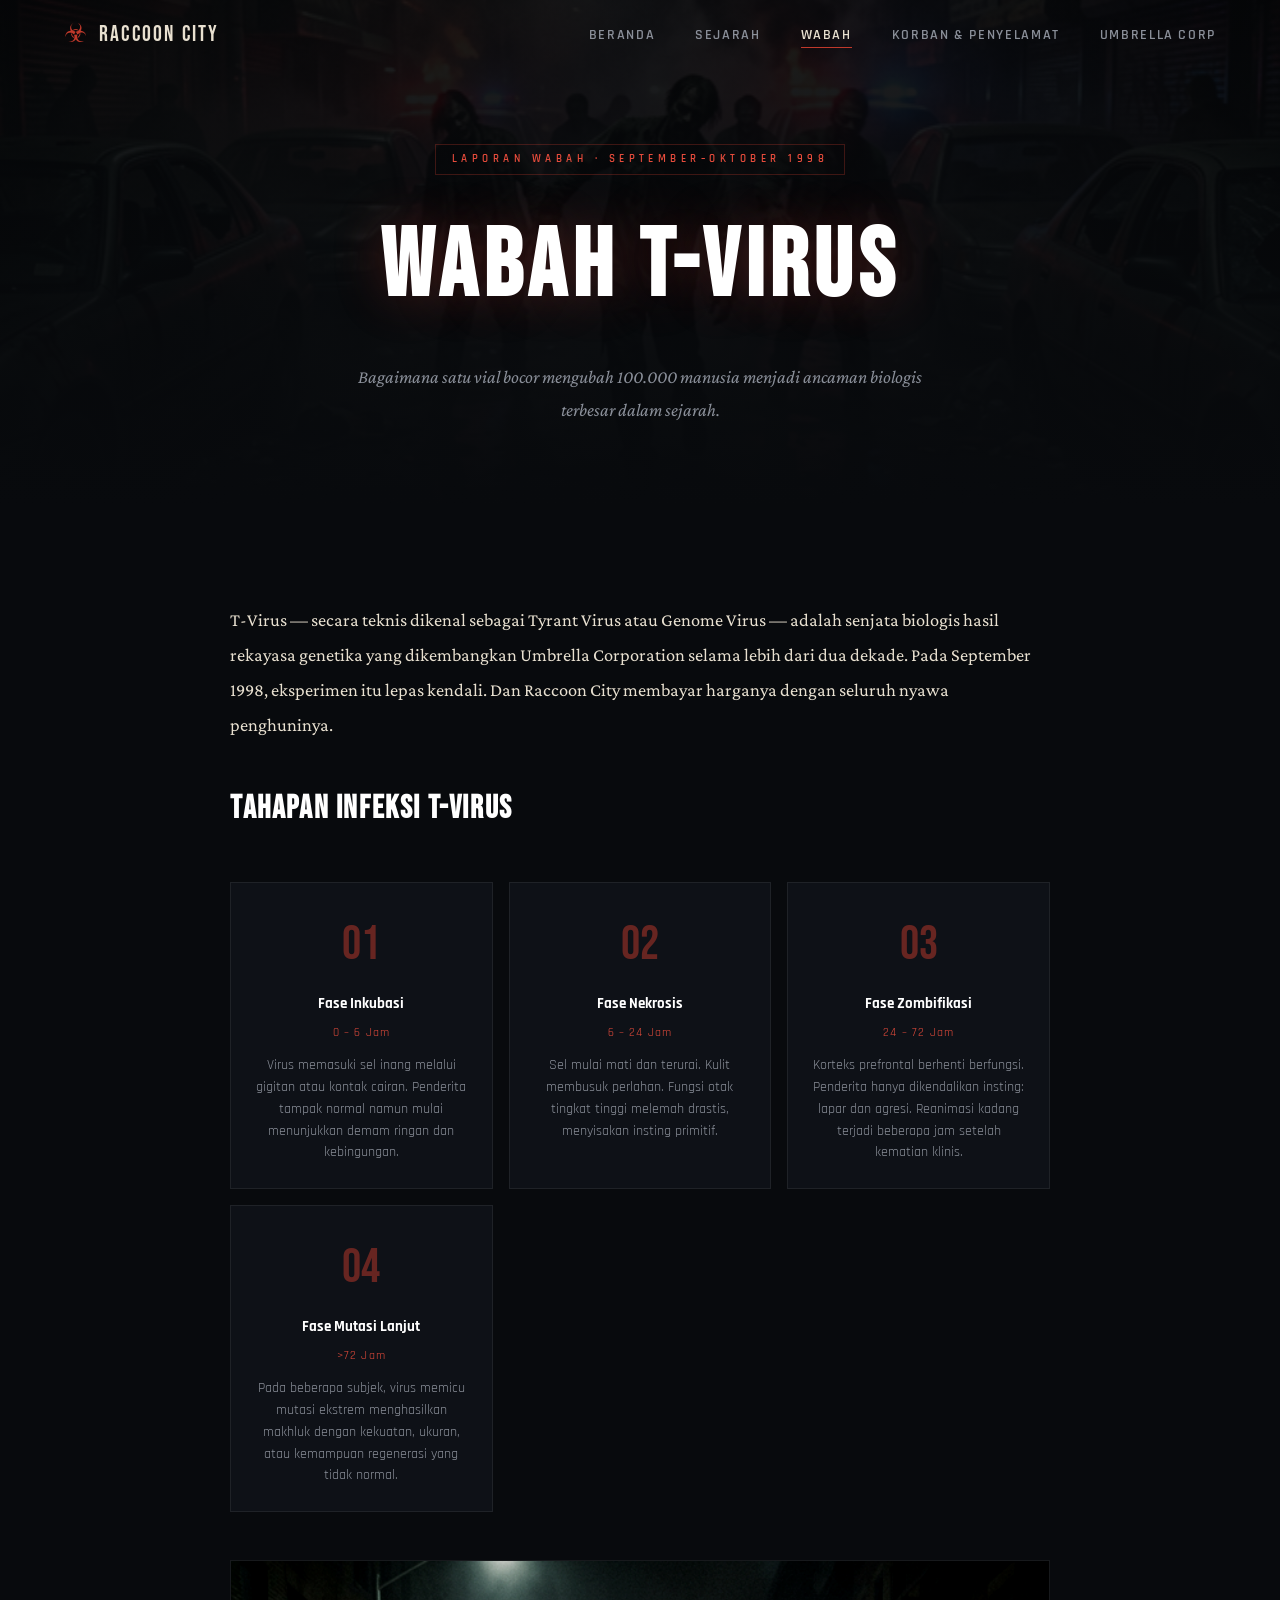
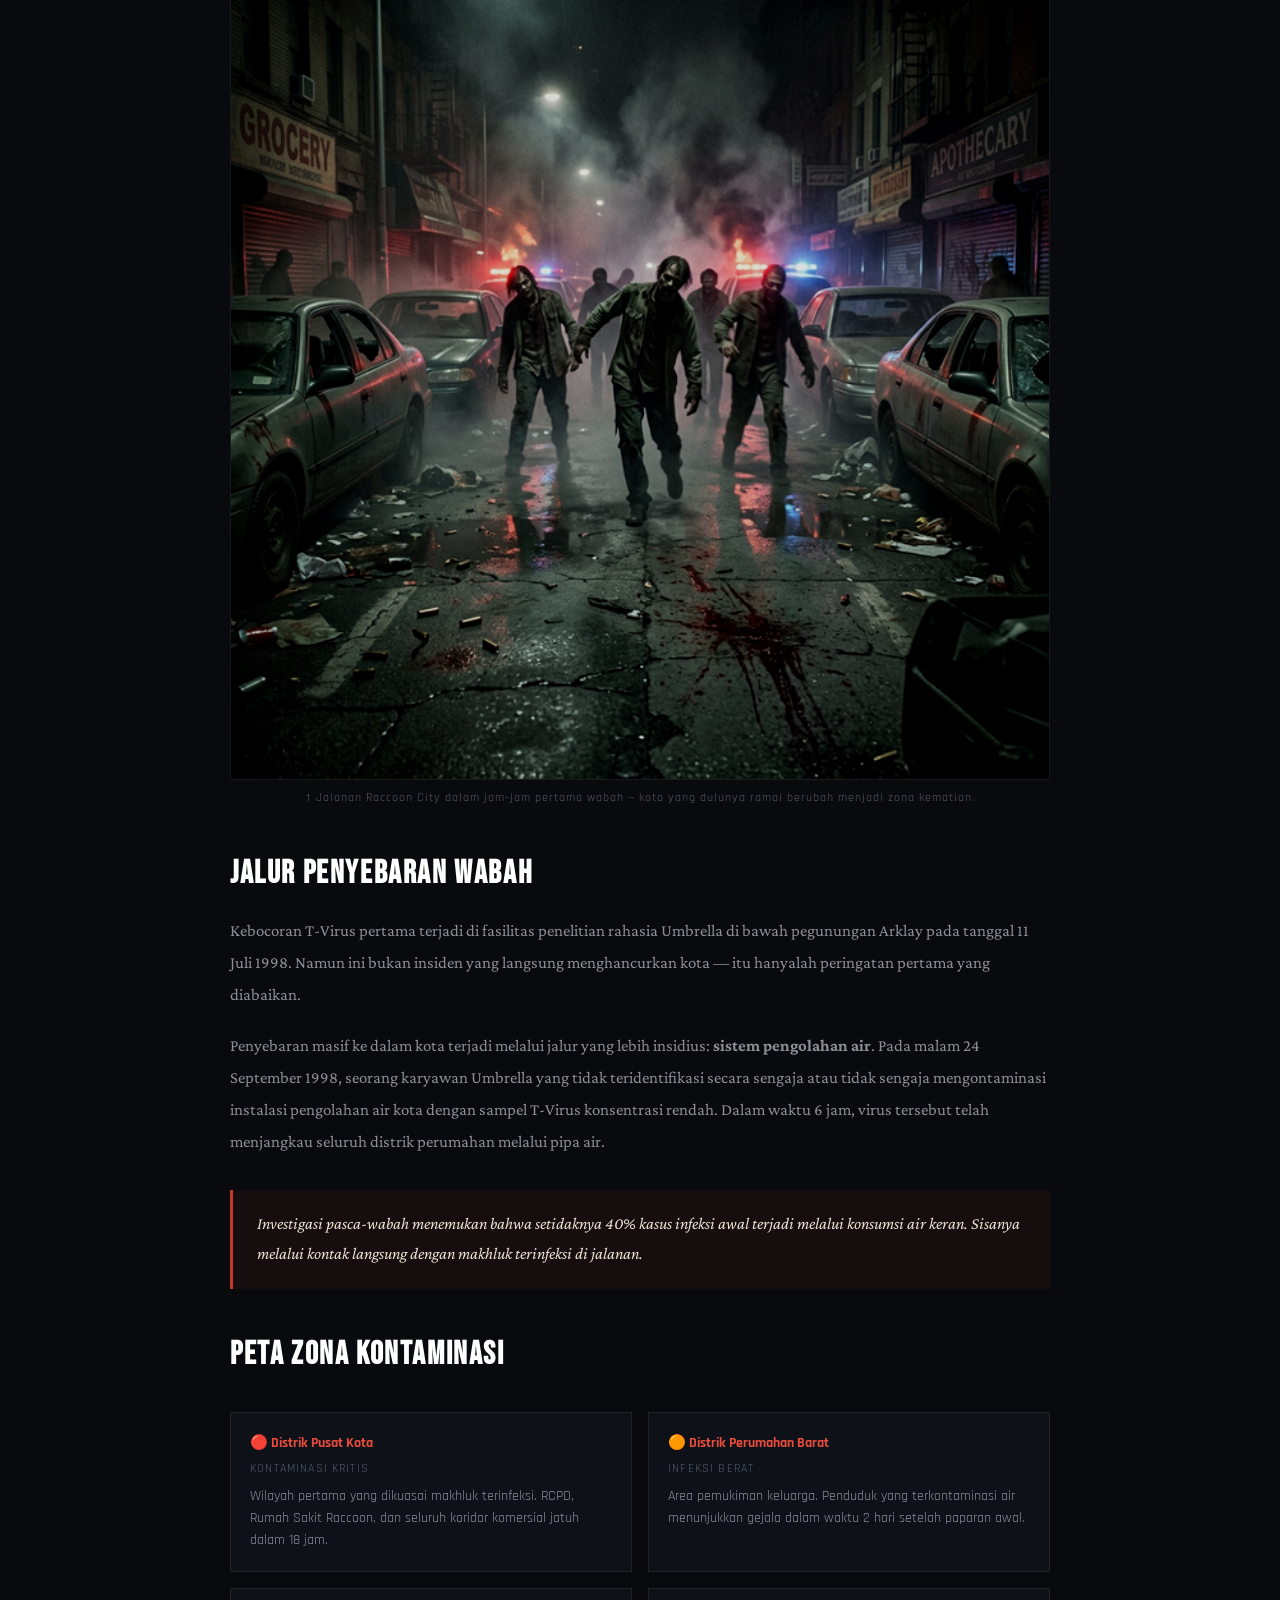
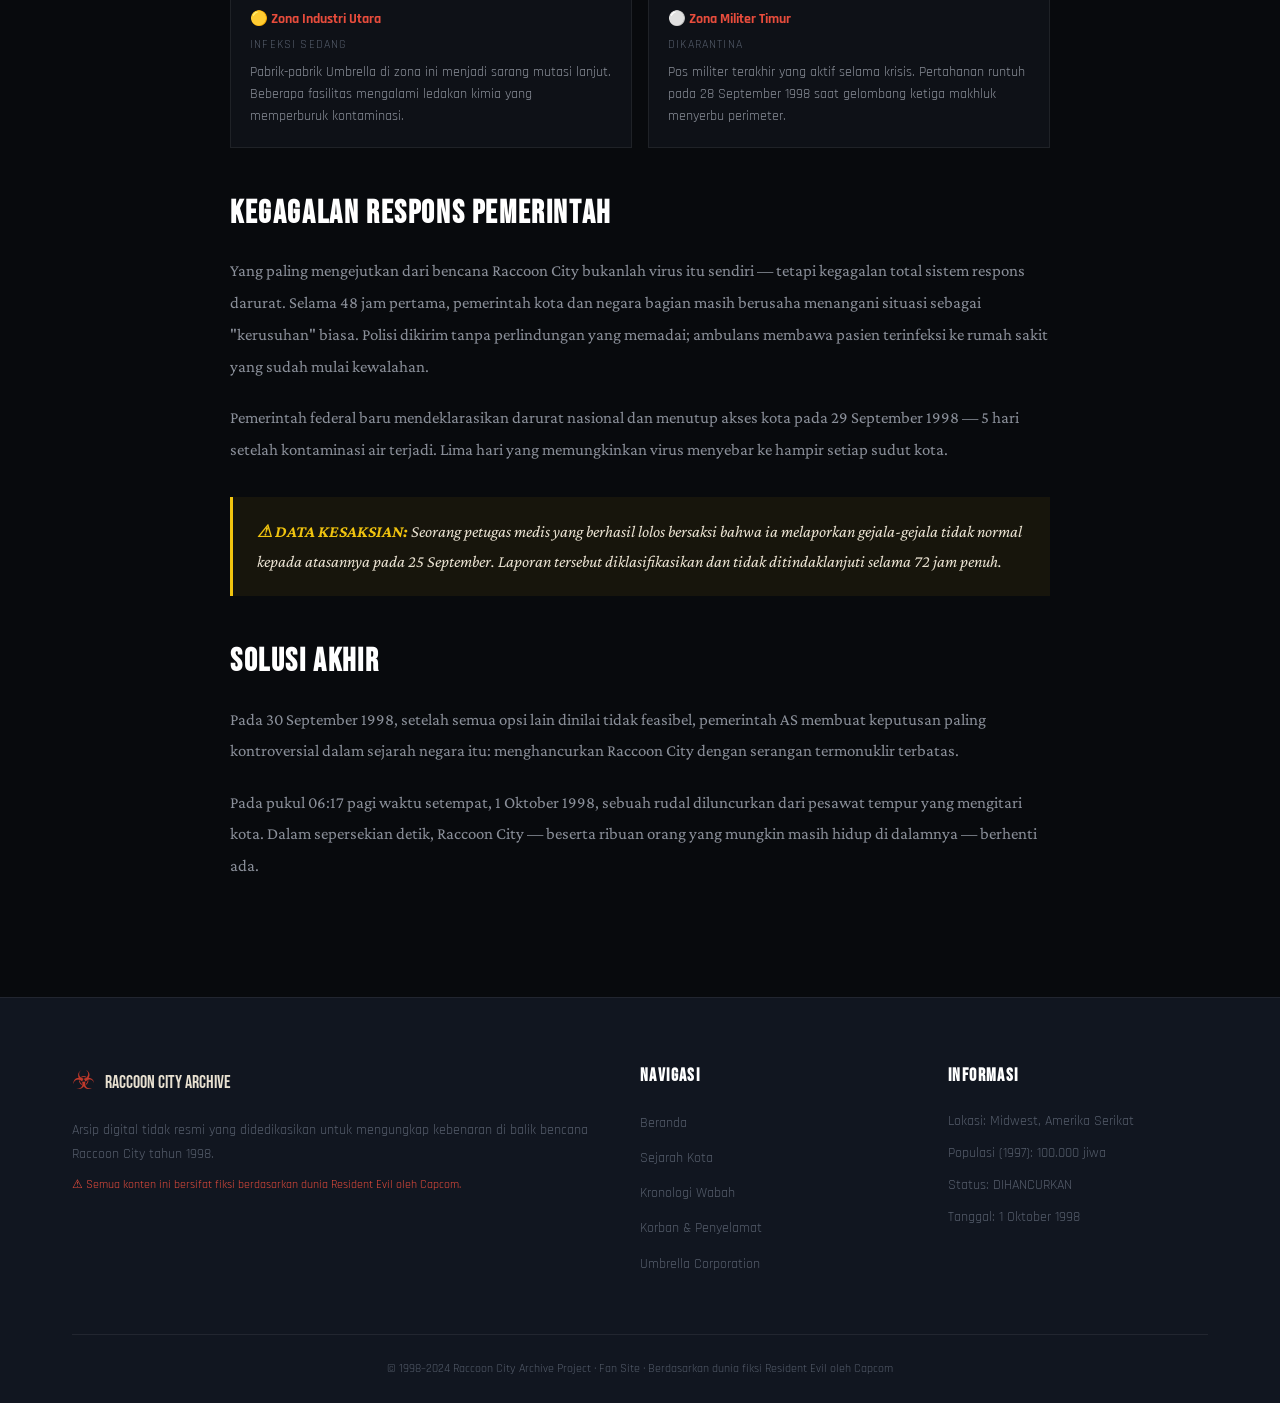
==== pages/wabah.html @ c12d49fe "Add files via upload" ====
<!DOCTYPE html>
<html lang="id">
<head>
  <meta charset="UTF-8" />
  <meta name="viewport" content="width=device-width, initial-scale=1.0" />
  <meta name="description" content="Kronologi lengkap wabah T-Virus di Raccoon City — bagaimana infeksi dimulai, menyebar, dan mengubah seluruh kota menjadi neraka." />
  <title>Wabah T-Virus — Raccoon City Archive</title>
  <link rel="icon" type="image/png" href="../images/logo-sof7z.png" />
  <link rel="preconnect" href="https://fonts.googleapis.com" />
  <link rel="preconnect" href="https://fonts.gstatic.com" crossorigin />
  <link href="https://fonts.googleapis.com/css2?family=Bebas+Neue&family=Rajdhani:wght@400;500;600;700&family=Crimson+Pro:ital,wght@0,400;0,600;1,400&display=swap" rel="stylesheet" />
  <link rel="stylesheet" href="../css/style.css" />
  <style>
    .virus-stages { display: grid; grid-template-columns: repeat(auto-fit, minmax(220px, 1fr)); gap: 1rem; margin: 3rem 0; }
    .virus-stage { background: var(--dark-card); border: 1px solid var(--border-subtle); padding: 1.5rem; text-align: center; transition: var(--transition); }
    .virus-stage:hover { border-color: var(--border); }
    .stage-num { font-family: var(--font-title); font-size: 3rem; color: var(--red); opacity: 0.5; }
    .stage-title { font-weight: 700; color: #fff; margin: 0.5rem 0; font-size: 0.95rem; }
    .stage-time { font-size: 0.72rem; letter-spacing: 0.1em; color: var(--red-glow); margin-bottom: 0.8rem; }
    .stage-desc { font-size: 0.85rem; color: var(--text-secondary); line-height: 1.6; }
    .map-grid { display: grid; grid-template-columns: 1fr 1fr; gap: 1rem; margin: 2rem 0; }
    .map-zone { background: var(--dark-card); border: 1px solid var(--border-subtle); padding: 1.2rem; }
    .zone-name { font-weight: 700; color: var(--red-glow); margin-bottom: 0.3rem; font-size: 0.9rem; }
    .zone-status { font-size: 0.72rem; letter-spacing: 0.1em; text-transform: uppercase; color: var(--text-muted); margin-bottom: 0.5rem; }
    .zone-desc { font-size: 0.85rem; color: var(--text-secondary); }
    @media (max-width: 600px) { .map-grid { grid-template-columns: 1fr; } }
  </style>
</head>
<body>

  <!-- NAVIGATION -->
  <nav id="navbar">
    <div class="nav-logo">
      <span class="logo-symbol">☣</span>
      <span class="logo-text">RACCOON CITY</span>
    </div>
    <div class="nav-toggle" id="navToggle">
      <span></span><span></span><span></span>
    </div>
    <ul class="nav-links" id="navLinks">
      <li><a href="../index.html">Beranda</a></li>
      <li><a href="sejarah.html">Sejarah</a></li>
      <li><a href="wabah.html" class="active">Wabah</a></li>
      <li><a href="korban.html">Korban & Penyelamat</a></li>
      <li><a href="umbrella.html">Umbrella Corp</a></li>
    </ul>
  </nav>

  <!-- PAGE HEADER -->
  <div class="page-header">
    <div class="page-header-bg" style="background-image: url('../images/outbreak.png')"></div>
    <div class="page-header-overlay"></div>
    <div class="page-header-content">
      <span class="page-header-tag">LAPORAN WABAH · SEPTEMBER–OKTOBER 1998</span>
      <h1>WABAH T-VIRUS</h1>
      <p>Bagaimana satu vial bocor mengubah 100.000 manusia menjadi ancaman biologis terbesar dalam sejarah.</p>
    </div>
  </div>

  <!-- CONTENT -->
  <section class="section">
    <div class="container">
      <div class="prose">
        <p class="lead">
          T-Virus — secara teknis dikenal sebagai Tyrant Virus atau Genome Virus — adalah senjata biologis hasil rekayasa genetika yang dikembangkan Umbrella Corporation selama lebih dari dua dekade. Pada September 1998, eksperimen itu lepas kendali. Dan Raccoon City membayar harganya dengan seluruh nyawa penghuninya.
        </p>

        <!-- VIRUS STAGES -->
        <h2>Tahapan Infeksi T-Virus</h2>
        <div class="virus-stages">
          <div class="virus-stage" data-aos="fade-up">
            <div class="stage-num">01</div>
            <div class="stage-title">Fase Inkubasi</div>
            <div class="stage-time">0 – 6 Jam</div>
            <div class="stage-desc">Virus memasuki sel inang melalui gigitan atau kontak cairan. Penderita tampak normal namun mulai menunjukkan demam ringan dan kebingungan.</div>
          </div>
          <div class="virus-stage" data-aos="fade-up" data-aos-delay="100">
            <div class="stage-num">02</div>
            <div class="stage-title">Fase Nekrosis</div>
            <div class="stage-time">6 – 24 Jam</div>
            <div class="stage-desc">Sel mulai mati dan terurai. Kulit membusuk perlahan. Fungsi otak tingkat tinggi melemah drastis, menyisakan insting primitif.</div>
          </div>
          <div class="virus-stage" data-aos="fade-up" data-aos-delay="200">
            <div class="stage-num">03</div>
            <div class="stage-title">Fase Zombifikasi</div>
            <div class="stage-time">24 – 72 Jam</div>
            <div class="stage-desc">Korteks prefrontal berhenti berfungsi. Penderita hanya dikendalikan insting: lapar dan agresi. Reanimasi kadang terjadi beberapa jam setelah kematian klinis.</div>
          </div>
          <div class="virus-stage" data-aos="fade-up" data-aos-delay="300">
            <div class="stage-num">04</div>
            <div class="stage-title">Fase Mutasi Lanjut</div>
            <div class="stage-time">>72 Jam</div>
            <div class="stage-desc">Pada beberapa subjek, virus memicu mutasi ekstrem menghasilkan makhluk dengan kekuatan, ukuran, atau kemampuan regenerasi yang tidak normal.</div>
          </div>
        </div>

        <img src="../images/outbreak.png" alt="Jalanan Raccoon City saat wabah" />
        <span class="img-caption">↑ Jalanan Raccoon City dalam jam-jam pertama wabah — kota yang dulunya ramai berubah menjadi zona kematian.</span>

        <h2>Jalur Penyebaran Wabah</h2>
        <p>
          Kebocoran T-Virus pertama terjadi di fasilitas penelitian rahasia Umbrella di bawah pegunungan Arklay pada tanggal 11 Juli 1998. Namun ini bukan insiden yang langsung menghancurkan kota — itu hanyalah peringatan pertama yang diabaikan.
        </p>
        <p>
          Penyebaran masif ke dalam kota terjadi melalui jalur yang lebih insidius: <strong>sistem pengolahan air</strong>. Pada malam 24 September 1998, seorang karyawan Umbrella yang tidak teridentifikasi secara sengaja atau tidak sengaja mengontaminasi instalasi pengolahan air kota dengan sampel T-Virus konsentrasi rendah. Dalam waktu 6 jam, virus tersebut telah menjangkau seluruh distrik perumahan melalui pipa air.
        </p>

        <div class="callout">
          Investigasi pasca-wabah menemukan bahwa setidaknya 40% kasus infeksi awal terjadi melalui konsumsi air keran. Sisanya melalui kontak langsung dengan makhluk terinfeksi di jalanan.
        </div>

        <h2>Peta Zona Kontaminasi</h2>
        <div class="map-grid">
          <div class="map-zone">
            <div class="zone-name">🔴 Distrik Pusat Kota</div>
            <div class="zone-status">KONTAMINASI KRITIS</div>
            <div class="zone-desc">Wilayah pertama yang dikuasai makhluk terinfeksi. RCPD, Rumah Sakit Raccoon, dan seluruh koridor komersial jatuh dalam 18 jam.</div>
          </div>
          <div class="map-zone">
            <div class="zone-name">🟠 Distrik Perumahan Barat</div>
            <div class="zone-status">INFEKSI BERAT</div>
            <div class="zone-desc">Area pemukiman keluarga. Penduduk yang terkontaminasi air menunjukkan gejala dalam waktu 2 hari setelah paparan awal.</div>
          </div>
          <div class="map-zone">
            <div class="zone-name">🟡 Zona Industri Utara</div>
            <div class="zone-status">INFEKSI SEDANG</div>
            <div class="zone-desc">Pabrik-pabrik Umbrella di zona ini menjadi sarang mutasi lanjut. Beberapa fasilitas mengalami ledakan kimia yang memperburuk kontaminasi.</div>
          </div>
          <div class="map-zone">
            <div class="zone-name">⚪ Zona Militer Timur</div>
            <div class="zone-status">DIKARANTINA</div>
            <div class="zone-desc">Pos militer terakhir yang aktif selama krisis. Pertahanan runtuh pada 28 September 1998 saat gelombang ketiga makhluk menyerbu perimeter.</div>
          </div>
        </div>

        <h2>Kegagalan Respons Pemerintah</h2>
        <p>
          Yang paling mengejutkan dari bencana Raccoon City bukanlah virus itu sendiri — tetapi kegagalan total sistem respons darurat. Selama 48 jam pertama, pemerintah kota dan negara bagian masih berusaha menangani situasi sebagai "kerusuhan" biasa. Polisi dikirim tanpa perlindungan yang memadai; ambulans membawa pasien terinfeksi ke rumah sakit yang sudah mulai kewalahan.
        </p>
        <p>
          Pemerintah federal baru mendeklarasikan darurat nasional dan menutup akses kota pada 29 September 1998 — 5 hari setelah kontaminasi air terjadi. Lima hari yang memungkinkan virus menyebar ke hampir setiap sudut kota.
        </p>

        <div class="callout" style="border-color:#f1c40f;background:rgba(241,196,15,0.06)">
          <strong style="color:#f1c40f">⚠ DATA KESAKSIAN:</strong> Seorang petugas medis yang berhasil lolos bersaksi bahwa ia melaporkan gejala-gejala tidak normal kepada atasannya pada 25 September. Laporan tersebut diklasifikasikan dan tidak ditindaklanjuti selama 72 jam penuh.
        </div>

        <h2>Solusi Akhir</h2>
        <p>
          Pada 30 September 1998, setelah semua opsi lain dinilai tidak feasibel, pemerintah AS membuat keputusan paling kontroversial dalam sejarah negara itu: menghancurkan Raccoon City dengan serangan termonuklir terbatas.
        </p>
        <p>
          Pada pukul 06:17 pagi waktu setempat, 1 Oktober 1998, sebuah rudal diluncurkan dari pesawat tempur yang mengitari kota. Dalam sepersekian detik, Raccoon City — beserta ribuan orang yang mungkin masih hidup di dalamnya — berhenti ada.
        </p>
      </div>
    </div>
  </section>

  <!-- FOOTER -->
  <footer class="footer">
    <div class="container">
      <div class="footer-grid">
        <div class="footer-brand">
          <div class="footer-logo"><span class="logo-symbol">☣</span><span class="logo-text">RACCOON CITY ARCHIVE</span></div>
          <p>Arsip digital tidak resmi yang didedikasikan untuk mengungkap kebenaran di balik bencana Raccoon City tahun 1998.</p>
          <p class="footer-disclaimer">⚠ Semua konten ini bersifat fiksi berdasarkan dunia Resident Evil oleh Capcom.</p>
        </div>
        <div class="footer-nav">
          <h4>Navigasi</h4>
          <ul>
            <li><a href="../index.html">Beranda</a></li>
            <li><a href="sejarah.html">Sejarah Kota</a></li>
            <li><a href="wabah.html">Kronologi Wabah</a></li>
            <li><a href="korban.html">Korban & Penyelamat</a></li>
            <li><a href="umbrella.html">Umbrella Corporation</a></li>
          </ul>
        </div>
        <div class="footer-info">
          <h4>Informasi</h4>
          <ul>
            <li>Lokasi: Midwest, Amerika Serikat</li>
            <li>Populasi (1997): 100.000 jiwa</li>
            <li>Status: DIHANCURKAN</li>
            <li>Tanggal: 1 Oktober 1998</li>
          </ul>
        </div>
      </div>
      <div class="footer-bottom">
        <p>© 1998–2024 Raccoon City Archive Project · Fan Site · Berdasarkan dunia fiksi Resident Evil oleh Capcom</p>
      </div>
    </div>
  </footer>

  <script src="../js/main.js"></script>
</body>
</html>
---- css/style.css ----
/* ===========================
   RACCOON CITY — STYLE.CSS
   Modern Dark Horror Theme
   =========================== */

/* RESET & BASE */
*,
*::before,
*::after {
  margin: 0;
  padding: 0;
  box-sizing: border-box;
}

:root {
  --red: #c0392b;
  --red-dark: #922b21;
  --red-glow: #e74c3c;
  --amber: #e67e22;
  --dark-bg: #080a0d;
  --dark-card: #0e1117;
  --dark-2: #111620;
  --dark-3: #181f2a;
  --border: rgba(192, 57, 43, 0.3);
  --border-subtle: rgba(255, 255, 255, 0.07);
  --text-primary: #e8e0d0;
  --text-secondary: #8a8f99;
  --text-muted: #555d6b;
  --font-title: "Bebas Neue", sans-serif;
  --font-body: "Rajdhani", sans-serif;
  --font-serif: "Crimson Pro", serif;
  --transition: all 0.35s cubic-bezier(0.4, 0, 0.2, 1);
  --shadow-red: 0 0 30px rgba(192, 57, 43, 0.25);
}

html {
  scroll-behavior: smooth;
  font-size: 16px;
}

body {
  background-color: var(--dark-bg);
  color: var(--text-primary);
  font-family: var(--font-body);
  overflow-x: hidden;
  line-height: 1.6;
}

a {
  text-decoration: none;
  color: inherit;
}
ul {
  list-style: none;
}
img {
  max-width: 100%;
  display: block;
}

/* SCROLLBAR */
::-webkit-scrollbar {
  width: 6px;
}
::-webkit-scrollbar-track {
  background: var(--dark-bg);
}
::-webkit-scrollbar-thumb {
  background: var(--red);
  border-radius: 3px;
}

/* ===========================
   PRELOADER
   =========================== */
#preloader {
  position: fixed;
  inset: 0;
  background: var(--dark-bg);
  z-index: 9999;
  display: flex;
  align-items: center;
  justify-content: center;
  transition:
    opacity 0.6s ease,
    visibility 0.6s ease;
}
#preloader.hidden {
  opacity: 0;
  visibility: hidden;
}
.preloader-inner {
  text-align: center;
}
.biohazard-symbol {
  font-size: 5rem;
  color: var(--red);
  display: block;
  animation: spinPulse 2s ease-in-out infinite;
  text-shadow: 0 0 30px rgba(192, 57, 43, 0.7);
  margin-bottom: 1.5rem;
}
@keyframes spinPulse {
  0%,
  100% {
    transform: rotate(0deg) scale(1);
    opacity: 1;
  }
  50% {
    transform: rotate(180deg) scale(1.1);
    opacity: 0.7;
  }
}
.preloader-text {
  font-family: var(--font-title);
  letter-spacing: 0.4em;
  color: var(--text-secondary);
  font-size: 0.75rem;
  margin-bottom: 2rem;
}
.preloader-bar {
  width: 200px;
  height: 2px;
  background: rgba(255, 255, 255, 0.1);
  margin: 0 auto;
  border-radius: 2px;
  overflow: hidden;
}
.preloader-fill {
  height: 100%;
  width: 0%;
  background: var(--red);
  animation: fillBar 2s ease-in-out forwards;
}
@keyframes fillBar {
  to {
    width: 100%;
  }
}

/* ===========================
   NAVIGATION
   =========================== */
#navbar {
  position: fixed;
  top: 0;
  left: 0;
  right: 0;
  z-index: 1000;
  display: flex;
  align-items: center;
  justify-content: space-between;
  padding: 0 5vw;
  height: 70px;
  background: transparent;
  transition: var(--transition);
}
#navbar.scrolled {
  background: rgba(8, 10, 13, 0.95);
  backdrop-filter: blur(16px);
  border-bottom: 1px solid var(--border);
  box-shadow: 0 4px 30px rgba(0, 0, 0, 0.6);
}
.nav-logo {
  display: flex;
  align-items: center;
  gap: 0.6rem;
  font-family: var(--font-title);
  font-size: 1.4rem;
  letter-spacing: 0.1em;
}
.logo-symbol {
  font-size: 1.6rem;
  color: var(--red);
  animation: pulse 3s ease-in-out infinite;
}
@keyframes pulse {
  0%,
  100% {
    text-shadow: 0 0 8px rgba(192, 57, 43, 0.5);
  }
  50% {
    text-shadow: 0 0 20px rgba(192, 57, 43, 0.9);
  }
}
.nav-links {
  display: flex;
  align-items: center;
  gap: 2.5rem;
}
.nav-links a {
  font-family: var(--font-body);
  font-weight: 600;
  font-size: 0.85rem;
  letter-spacing: 0.12em;
  text-transform: uppercase;
  color: var(--text-secondary);
  transition: var(--transition);
  position: relative;
}
.nav-links a::after {
  content: "";
  position: absolute;
  bottom: -4px;
  left: 0;
  right: 0;
  height: 1px;
  background: var(--red);
  transform: scaleX(0);
  transition: var(--transition);
}
.nav-links a:hover,
.nav-links a.active {
  color: var(--text-primary);
}
.nav-links a:hover::after,
.nav-links a.active::after {
  transform: scaleX(1);
}
.nav-toggle {
  display: none;
  flex-direction: column;
  gap: 5px;
  cursor: pointer;
  padding: 5px;
}
.nav-toggle span {
  display: block;
  width: 24px;
  height: 2px;
  background: var(--text-primary);
  border-radius: 2px;
  transition: var(--transition);
}

/* ===========================
   HERO
   =========================== */
.hero {
  position: relative;
  height: 100vh;
  min-height: 700px;
  display: flex;
  align-items: center;
  justify-content: center;
  overflow: hidden;
  text-align: center;
}
.hero-bg {
  position: absolute;
  inset: 0;
  background-image: url("../images/hero.png");
  background-size: cover;
  background-position: center;
  transform: scale(1.05);
  transition: transform 0.1s linear;
}
.hero-overlay {
  position: absolute;
  inset: 0;
  background: linear-gradient(
    135deg,
    rgba(8, 10, 13, 0.85) 0%,
    rgba(30, 5, 5, 0.7) 50%,
    rgba(8, 10, 13, 0.9) 100%
  );
}
.hero-particles {
  position: absolute;
  inset: 0;
  pointer-events: none;
}
.hero-content {
  position: relative;
  z-index: 2;
  max-width: 850px;
  padding: 0 2rem;
}
.hero-tag {
  display: inline-block;
  font-size: 0.7rem;
  letter-spacing: 0.4em;
  text-transform: uppercase;
  color: var(--red-glow);
  border: 1px solid var(--border);
  padding: 0.4rem 1.2rem;
  margin-bottom: 1.5rem;
  font-family: var(--font-body);
  font-weight: 600;
  animation: fadeDown 0.8s ease 0.5s both;
}
.hero-title {
  font-family: var(--font-title);
  font-size: clamp(5rem, 14vw, 12rem);
  line-height: 0.9;
  letter-spacing: 0.05em;
  color: #fff;
  text-shadow:
    0 0 60px rgba(192, 57, 43, 0.4),
    0 0 120px rgba(192, 57, 43, 0.2);
  animation: fadeUp 0.8s ease 0.7s both;
  margin-bottom: 0.3rem;
}
.hero-subtitle {
  font-family: var(--font-serif);
  font-style: italic;
  font-size: clamp(1.1rem, 2.5vw, 1.5rem);
  color: var(--red-glow);
  letter-spacing: 0.1em;
  margin-bottom: 1.5rem;
  animation: fadeUp 0.8s ease 0.9s both;
}
.hero-desc {
  font-family: var(--font-serif);
  font-size: clamp(0.95rem, 1.5vw, 1.1rem);
  color: var(--text-secondary);
  max-width: 600px;
  margin: 0 auto 2.5rem;
  line-height: 1.8;
  animation: fadeUp 0.8s ease 1.1s both;
}
.hero-actions {
  display: flex;
  gap: 1rem;
  justify-content: center;
  flex-wrap: wrap;
  margin-bottom: 3rem;
  animation: fadeUp 0.8s ease 1.3s both;
}
.btn-primary {
  display: inline-flex;
  align-items: center;
  padding: 0.9rem 2.2rem;
  background: var(--red);
  color: #fff;
  font-weight: 700;
  font-size: 0.85rem;
  letter-spacing: 0.15em;
  text-transform: uppercase;
  border: 2px solid var(--red);
  transition: var(--transition);
  font-family: var(--font-body);
}
.btn-primary:hover {
  background: transparent;
  color: var(--red);
  box-shadow: var(--shadow-red);
}
.btn-secondary {
  display: inline-flex;
  align-items: center;
  padding: 0.9rem 2.2rem;
  background: transparent;
  color: var(--text-primary);
  font-weight: 700;
  font-size: 0.85rem;
  letter-spacing: 0.15em;
  text-transform: uppercase;
  border: 2px solid var(--border-subtle);
  transition: var(--transition);
  font-family: var(--font-body);
}
.btn-secondary:hover {
  border-color: var(--red);
  color: var(--red);
  box-shadow: var(--shadow-red);
}
.hero-stats {
  display: flex;
  gap: 3rem;
  justify-content: center;
  flex-wrap: wrap;
  animation: fadeUp 0.8s ease 1.5s both;
}
.stat-item {
  text-align: center;
}
.stat-number {
  display: block;
  font-family: var(--font-title);
  font-size: clamp(2rem, 5vw, 3rem);
  color: var(--red-glow);
  letter-spacing: 0.05em;
  text-shadow: 0 0 20px rgba(231, 76, 60, 0.4);
}
.stat-label {
  display: block;
  font-size: 0.72rem;
  letter-spacing: 0.2em;
  text-transform: uppercase;
  color: var(--text-muted);
}
.scroll-indicator {
  position: absolute;
  bottom: 2rem;
  left: 50%;
  transform: translateX(-50%);
  display: flex;
  flex-direction: column;
  align-items: center;
  gap: 0.5rem;
  font-size: 0.6rem;
  letter-spacing: 0.4em;
  text-transform: uppercase;
  color: var(--text-muted);
  animation: float 2s ease-in-out infinite;
}
.scroll-line {
  width: 1px;
  height: 50px;
  background: linear-gradient(to bottom, var(--text-muted), transparent);
}
@keyframes float {
  0%,
  100% {
    transform: translateX(-50%) translateY(0);
  }
  50% {
    transform: translateX(-50%) translateY(8px);
  }
}
@keyframes fadeUp {
  from {
    opacity: 0;
    transform: translateY(30px);
  }
  to {
    opacity: 1;
    transform: translateY(0);
  }
}
@keyframes fadeDown {
  from {
    opacity: 0;
    transform: translateY(-20px);
  }
  to {
    opacity: 1;
    transform: translateY(0);
  }
}

/* ===========================
   TICKER
   =========================== */
.ticker-wrap {
  background: var(--red-dark);
  overflow: hidden;
  position: relative;
  padding: 0.8rem 0;
  border-top: 1px solid rgba(192, 57, 43, 0.5);
  border-bottom: 1px solid rgba(192, 57, 43, 0.5);
}
.ticker {
  display: inline-flex;
  gap: 5rem;
  white-space: nowrap;
  animation: ticker 30s linear infinite;
  font-size: 0.78rem;
  font-weight: 700;
  letter-spacing: 0.1em;
  text-transform: uppercase;
  color: rgba(255, 255, 255, 0.9);
}
@keyframes ticker {
  from {
    transform: translateX(0);
  }
  to {
    transform: translateX(-50%);
  }
}

/* ===========================
   SECTIONS
   =========================== */
.section {
  padding: 6rem 0;
}
.section-dark {
  background: var(--dark-2);
}
.container {
  max-width: 1200px;
  margin: 0 auto;
  padding: 0 2rem;
}
.section-header {
  text-align: center;
  margin-bottom: 4rem;
}
.section-tag {
  display: inline-block;
  font-size: 0.7rem;
  letter-spacing: 0.4em;
  text-transform: uppercase;
  color: var(--red-glow);
  border: 1px solid var(--border);
  padding: 0.35rem 1rem;
  margin-bottom: 1rem;
  font-weight: 600;
}
.section-title {
  font-family: var(--font-title);
  font-size: clamp(2rem, 5vw, 3.5rem);
  letter-spacing: 0.05em;
  color: #fff;
  line-height: 1;
}

/* OVERVIEW CARDS */
.overview-grid {
  display: grid;
  grid-template-columns: repeat(auto-fit, minmax(280px, 1fr));
  gap: 1.5rem;
}
.overview-card {
  background: var(--dark-card);
  border: 1px solid var(--border-subtle);
  padding: 2.5rem;
  transition: var(--transition);
  position: relative;
  overflow: hidden;
}
.overview-card::before {
  content: "";
  position: absolute;
  top: 0;
  left: 0;
  right: 0;
  height: 2px;
  background: linear-gradient(90deg, transparent, var(--red), transparent);
  transform: scaleX(0);
  transition: var(--transition);
}
.overview-card:hover {
  border-color: var(--border);
  transform: translateY(-4px);
}
.overview-card:hover::before {
  transform: scaleX(1);
}
.overview-card:hover {
  box-shadow:
    0 20px 40px rgba(0, 0, 0, 0.4),
    var(--shadow-red);
}
.card-icon {
  font-size: 2.5rem;
  margin-bottom: 1.2rem;
}
.overview-card h3 {
  font-family: var(--font-title);
  font-size: 1.5rem;
  letter-spacing: 0.05em;
  color: #fff;
  margin-bottom: 1rem;
}
.overview-card p {
  color: var(--text-secondary);
  line-height: 1.7;
  font-size: 0.95rem;
}

/* ===========================
   TIMELINE
   =========================== */
.timeline {
  position: relative;
  max-width: 900px;
  margin: 0 auto;
}
.timeline::before {
  content: "";
  position: absolute;
  left: 50%;
  top: 0;
  bottom: 0;
  width: 1px;
  background: linear-gradient(
    to bottom,
    transparent,
    var(--border) 10%,
    var(--border) 90%,
    transparent
  );
  transform: translateX(-50%);
}
.timeline-item {
  position: relative;
  width: 47%;
  padding: 1.5rem 0;
}
.timeline-item.left {
  margin-right: auto;
  padding-right: 3rem;
}
.timeline-item.right {
  margin-left: auto;
  padding-left: 3rem;
  text-align: left;
}
.timeline-dot {
  position: absolute;
  top: 2rem;
  width: 14px;
  height: 14px;
  background: var(--red);
  border-radius: 50%;
  border: 2px solid var(--dark-2);
  box-shadow: 0 0 15px rgba(192, 57, 43, 0.6);
}
.timeline-item.left .timeline-dot {
  right: -7px;
}
.timeline-item.right .timeline-dot {
  left: -7px;
}
.timeline-dot.red {
  background: var(--red-glow);
  box-shadow: 0 0 25px rgba(231, 76, 60, 0.9);
  animation: pulseDot 1.5s ease-in-out infinite;
}
@keyframes pulseDot {
  0%,
  100% {
    box-shadow: 0 0 10px rgba(231, 76, 60, 0.6);
  }
  50% {
    box-shadow: 0 0 30px rgba(231, 76, 60, 1);
  }
}
.timeline-content {
  background: var(--dark-card);
  border: 1px solid var(--border-subtle);
  padding: 1.5rem;
  transition: var(--transition);
}
.timeline-content:hover {
  border-color: var(--border);
}
.timeline-content.highlight {
  border-color: var(--red);
  background: rgba(192, 57, 43, 0.08);
  box-shadow: 0 0 30px rgba(192, 57, 43, 0.2);
}
.timeline-date {
  display: block;
  font-size: 0.72rem;
  letter-spacing: 0.15em;
  text-transform: uppercase;
  color: var(--red-glow);
  margin-bottom: 0.5rem;
  font-weight: 700;
}
.timeline-content h3 {
  font-family: var(--font-title);
  font-size: 1.3rem;
  letter-spacing: 0.04em;
  color: #fff;
  margin-bottom: 0.7rem;
}
.timeline-content p {
  color: var(--text-secondary);
  font-size: 0.9rem;
  line-height: 1.7;
}

/* ===========================
   FEATURE CARDS
   =========================== */
.features-grid {
  display: grid;
  grid-template-columns: repeat(2, 1fr);
  gap: 1.5rem;
}
.feature-card {
  position: relative;
  overflow: hidden;
  height: 380px;
  background-size: cover;
  background-position: center;
  display: flex;
  align-items: flex-end;
  cursor: pointer;
  transition: var(--transition);
}
.feature-card:hover {
  transform: scale(1.02);
}
.feature-overlay {
  position: absolute;
  inset: 0;
  background: linear-gradient(
    to top,
    rgba(8, 10, 13, 0.95) 30%,
    rgba(8, 10, 13, 0.2) 100%
  );
  transition: var(--transition);
}
.feature-card:hover .feature-overlay {
  background: linear-gradient(
    to top,
    rgba(30, 5, 5, 0.98) 40%,
    rgba(30, 5, 5, 0.3) 100%
  );
}
.feature-content {
  position: relative;
  z-index: 1;
  padding: 2rem;
}
.feature-tag {
  display: inline-block;
  font-size: 0.65rem;
  letter-spacing: 0.3em;
  text-transform: uppercase;
  color: var(--red-glow);
  border: 1px solid var(--border);
  padding: 0.25rem 0.7rem;
  margin-bottom: 0.8rem;
  font-weight: 700;
}
.feature-content h3 {
  font-family: var(--font-title);
  font-size: 1.6rem;
  letter-spacing: 0.04em;
  color: #fff;
  margin-bottom: 0.5rem;
}
.feature-content p {
  color: var(--text-secondary);
  font-size: 0.88rem;
  line-height: 1.6;
  margin-bottom: 1rem;
}
.feature-link {
  display: inline-flex;
  align-items: center;
  font-size: 0.78rem;
  letter-spacing: 0.15em;
  text-transform: uppercase;
  color: var(--red-glow);
  font-weight: 700;
  transition: var(--transition);
}
.feature-card:hover .feature-link {
  gap: 0.5rem;
  letter-spacing: 0.2em;
}

/* ===========================
   QUOTE SECTION
   =========================== */
.quote-section {
  position: relative;
  overflow: hidden;
  padding: 8rem 2rem;
  text-align: center;
}
.quote-bg {
  position: absolute;
  inset: 0;
  background-image: url("../images/hero.png");
  background-size: cover;
  background-position: center;
  filter: blur(4px) brightness(0.25);
}
.quote-content {
  position: relative;
  z-index: 1;
  max-width: 750px;
  margin: 0 auto;
}
.quote-symbol {
  font-family: var(--font-serif);
  font-size: 8rem;
  line-height: 1;
  color: var(--red);
  opacity: 0.6;
  margin-bottom: -2rem;
}
blockquote {
  font-family: var(--font-serif);
  font-style: italic;
  font-size: clamp(1.1rem, 2vw, 1.4rem);
  color: var(--text-primary);
  line-height: 1.9;
  margin-bottom: 1.5rem;
}
cite {
  font-size: 0.8rem;
  letter-spacing: 0.15em;
  text-transform: uppercase;
  color: var(--red-glow);
  font-style: normal;
  font-weight: 600;
}

/* ===========================
   DOCUMENTS
   =========================== */
.docs-grid {
  display: grid;
  grid-template-columns: repeat(auto-fit, minmax(300px, 1fr));
  gap: 1.5rem;
}
.doc-card {
  background: var(--dark-card);
  border: 1px solid var(--border-subtle);
  padding: 2rem;
  transition: var(--transition);
  position: relative;
  background-image: repeating-linear-gradient(
    0deg,
    transparent,
    transparent 24px,
    rgba(255, 255, 255, 0.015) 24px,
    rgba(255, 255, 255, 0.015) 25px
  );
}
.doc-card:hover {
  border-color: var(--border);
  transform: translateY(-3px);
}
.doc-header {
  display: flex;
  justify-content: space-between;
  align-items: center;
  margin-bottom: 1.2rem;
}
.doc-stamp {
  font-size: 0.62rem;
  letter-spacing: 0.15em;
  text-transform: uppercase;
  font-weight: 700;
  padding: 0.3rem 0.7rem;
  border: 1px solid;
}
.doc-stamp.classified {
  color: var(--red);
  border-color: var(--red);
}
.doc-stamp.top-secret {
  color: #e67e22;
  border-color: #e67e22;
}
.doc-stamp.warning {
  color: #f1c40f;
  border-color: #f1c40f;
}
.doc-id {
  font-size: 0.7rem;
  color: var(--text-muted);
  font-family: monospace;
}
.doc-card h4 {
  font-family: var(--font-body);
  font-size: 1rem;
  font-weight: 700;
  color: #fff;
  margin-bottom: 0.4rem;
}
.doc-date {
  font-size: 0.72rem;
  color: var(--text-muted);
  margin-bottom: 0.8rem;
}
.doc-card p {
  font-size: 0.88rem;
  color: var(--text-secondary);
  line-height: 1.7;
  margin-bottom: 1.2rem;
}
.doc-readmore {
  font-size: 0.72rem;
  letter-spacing: 0.15em;
  text-transform: uppercase;
  color: var(--red-glow);
  font-weight: 700;
  cursor: pointer;
  transition: var(--transition);
}
.doc-card:hover .doc-readmore {
  letter-spacing: 0.2em;
}

/* ===========================
   MEMORIAL
   =========================== */
.memorial-section {
  background: linear-gradient(
    135deg,
    var(--dark-2) 0%,
    rgba(50, 5, 5, 0.3) 50%,
    var(--dark-2) 100%
  );
  padding: 6rem 2rem;
  text-align: center;
  border-top: 1px solid var(--border);
  border-bottom: 1px solid var(--border);
}
.memorial-content {
  max-width: 600px;
  margin: 0 auto;
}
.memorial-icon {
  font-size: 2rem;
  color: var(--red-glow);
  margin-bottom: 1.5rem;
  animation: pulse 3s ease-in-out infinite;
}
.memorial-content h2 {
  font-family: var(--font-title);
  font-size: 3rem;
  letter-spacing: 0.1em;
  color: #fff;
  margin-bottom: 1.2rem;
}
.memorial-content p {
  font-family: var(--font-serif);
  font-size: 1.1rem;
  color: var(--text-secondary);
  line-height: 1.9;
  margin-bottom: 0.8rem;
}
.memorial-coords {
  font-family: monospace;
  font-size: 0.78rem !important;
  color: var(--text-muted) !important;
  letter-spacing: 0.1em;
}

/* ===========================
   FOOTER
   =========================== */
.footer {
  background: var(--dark-2);
  border-top: 1px solid var(--border-subtle);
  padding: 4rem 0 1.5rem;
}
.footer-grid {
  display: grid;
  grid-template-columns: 2fr 1fr 1fr;
  gap: 3rem;
  margin-bottom: 3rem;
}
.footer-logo {
  display: flex;
  align-items: center;
  gap: 0.6rem;
  font-family: var(--font-title);
  font-size: 1.1rem;
  margin-bottom: 1rem;
}
.footer-brand p {
  color: var(--text-muted);
  font-size: 0.88rem;
  line-height: 1.7;
  margin-bottom: 0.5rem;
}
.footer-disclaimer {
  font-size: 0.75rem !important;
  color: var(--red-glow) !important;
}
.footer-nav h4,
.footer-info h4 {
  font-family: var(--font-title);
  font-size: 1.1rem;
  letter-spacing: 0.08em;
  color: #fff;
  margin-bottom: 1.2rem;
}
.footer-nav ul li,
.footer-info ul li {
  margin-bottom: 0.6rem;
}
.footer-nav ul li a {
  color: var(--text-muted);
  font-size: 0.88rem;
  transition: var(--transition);
}
.footer-nav ul li a:hover {
  color: var(--red-glow);
  padding-left: 6px;
}
.footer-info ul li {
  color: var(--text-muted);
  font-size: 0.88rem;
}
.footer-bottom {
  text-align: center;
  padding-top: 1.5rem;
  border-top: 1px solid var(--border-subtle);
  color: var(--text-muted);
  font-size: 0.78rem;
}

/* ===========================
   PAGE HEADER (Sub-pages)
   =========================== */
.page-header {
  position: relative;
  padding: 9rem 2rem 5rem;
  text-align: center;
  overflow: hidden;
}
.page-header-bg {
  position: absolute;
  inset: 0;
  background-size: cover;
  background-position: center;
  filter: brightness(0.2);
}
.page-header-overlay {
  position: absolute;
  inset: 0;
  background: linear-gradient(
    to bottom,
    rgba(8, 10, 13, 0.5) 0%,
    var(--dark-bg) 100%
  );
}
.page-header-content {
  position: relative;
  z-index: 1;
}
.page-header-tag {
  display: inline-block;
  font-size: 0.7rem;
  letter-spacing: 0.4em;
  text-transform: uppercase;
  color: var(--red-glow);
  border: 1px solid var(--border);
  padding: 0.35rem 1rem;
  margin-bottom: 1rem;
  font-weight: 600;
}
.page-header h1 {
  font-family: var(--font-title);
  font-size: clamp(3rem, 8vw, 6rem);
  letter-spacing: 0.06em;
  color: #fff;
  text-shadow: 0 0 50px rgba(192, 57, 43, 0.3);
  margin-bottom: 1rem;
}
.page-header p {
  font-family: var(--font-serif);
  font-style: italic;
  font-size: 1.15rem;
  color: var(--text-secondary);
  max-width: 600px;
  margin: 0 auto;
  line-height: 1.8;
}

/* PROSE CONTENT */
.prose {
  max-width: 820px;
  margin: 0 auto;
}
.prose h2 {
  font-family: var(--font-title);
  font-size: 2rem;
  letter-spacing: 0.05em;
  color: #fff;
  margin: 2.5rem 0 1rem;
}
.prose h3 {
  font-family: var(--font-body);
  font-size: 1.15rem;
  font-weight: 700;
  color: var(--text-primary);
  margin: 2rem 0 0.7rem;
}
.prose p {
  font-family: var(--font-serif);
  font-size: 1.05rem;
  color: var(--text-secondary);
  line-height: 1.9;
  margin-bottom: 1.2rem;
}
.prose .lead {
  font-size: 1.15rem;
  color: var(--text-primary);
  line-height: 1.9;
}
.prose .callout {
  border-left: 3px solid var(--red);
  padding: 1.2rem 1.5rem;
  background: rgba(192, 57, 43, 0.08);
  margin: 2rem 0;
  font-family: var(--font-serif);
  font-style: italic;
  color: var(--text-primary);
  font-size: 1.05rem;
  line-height: 1.8;
}
.prose img {
  width: 100%;
  border: 1px solid var(--border-subtle);
  margin: 2rem 0;
  filter: brightness(0.85) contrast(1.05);
}
.prose .img-caption {
  display: block;
  text-align: center;
  font-size: 0.78rem;
  color: var(--text-muted);
  letter-spacing: 0.08em;
  margin-top: -1.5rem;
  margin-bottom: 2rem;
}
.prose hr {
  border: none;
  border-top: 1px solid var(--border-subtle);
  margin: 3rem 0;
}

/* INFO BOX */
.info-box {
  background: var(--dark-card);
  border: 1px solid var(--border-subtle);
  padding: 2rem;
  margin: 3rem auto;
  max-width: 820px;
}
.info-box h4 {
  font-family: var(--font-title);
  font-size: 1.2rem;
  letter-spacing: 0.06em;
  color: var(--red-glow);
  margin-bottom: 1rem;
}
.info-table {
  width: 100%;
  border-collapse: collapse;
}
.info-table tr {
  border-bottom: 1px solid var(--border-subtle);
}
.info-table tr:last-child {
  border-bottom: none;
}
.info-table td {
  padding: 0.6rem 0;
  font-size: 0.9rem;
  color: var(--text-secondary);
}
.info-table td:first-child {
  color: var(--text-muted);
  width: 40%;
  font-size: 0.78rem;
  letter-spacing: 0.1em;
  text-transform: uppercase;
}

/* PROFILE CARDS */
.profile-grid {
  display: grid;
  grid-template-columns: repeat(auto-fit, minmax(280px, 1fr));
  gap: 1.5rem;
}
.profile-card {
  background: var(--dark-card);
  border: 1px solid var(--border-subtle);
  padding: 2rem;
  text-align: center;
  transition: var(--transition);
}
.profile-card:hover {
  border-color: var(--border);
  transform: translateY(-4px);
}
.profile-avatar {
  width: 80px;
  height: 80px;
  border-radius: 50%;
  margin: 0 auto 1.2rem;
  display: flex;
  align-items: center;
  justify-content: center;
  font-size: 2.5rem;
  background: rgba(192, 57, 43, 0.15);
  border: 2px solid var(--border);
}
.profile-card h3 {
  font-family: var(--font-title);
  font-size: 1.4rem;
  letter-spacing: 0.04em;
  color: #fff;
  margin-bottom: 0.3rem;
}
.profile-role {
  display: inline-block;
  font-size: 0.68rem;
  letter-spacing: 0.2em;
  text-transform: uppercase;
  color: var(--red-glow);
  margin-bottom: 1rem;
  font-weight: 700;
}
.profile-status-alive {
  color: #2ecc71 !important;
}
.profile-status-dead {
  color: var(--red-glow) !important;
}
.profile-card p {
  color: var(--text-secondary);
  font-size: 0.88rem;
  line-height: 1.7;
}

/* ===========================
   ANIMATIONS (AOS-like)
   =========================== */
[data-aos] {
  opacity: 0;
  transform: translateY(30px);
  transition:
    opacity 0.7s ease,
    transform 0.7s ease;
}
[data-aos].animated {
  opacity: 1;
  transform: translateY(0);
}
[data-aos][data-aos-delay="100"] {
  transition-delay: 0.1s;
}
[data-aos][data-aos-delay="150"] {
  transition-delay: 0.15s;
}
[data-aos][data-aos-delay="200"] {
  transition-delay: 0.2s;
}
[data-aos][data-aos-delay="300"] {
  transition-delay: 0.3s;
}
[data-aos="fade-right"] {
  transform: translateX(-30px);
}
[data-aos="fade-right"].animated {
  transform: translateX(0);
}
[data-aos="fade-left"] {
  transform: translateX(30px);
}
[data-aos="fade-left"].animated {
  transform: translateX(0);
}

/* ===========================
   RESPONSIVE
   =========================== */
@media (max-width: 900px) {
  .features-grid {
    grid-template-columns: 1fr;
  }
  .feature-card {
    height: 300px;
  }
  .footer-grid {
    grid-template-columns: 1fr 1fr;
  }
  .footer-brand {
    grid-column: 1 / -1;
  }
  .timeline::before {
    left: 20px;
  }
  .timeline-item {
    width: 100%;
    padding-left: 55px;
    padding-right: 0;
  }
  .timeline-item.right {
    text-align: left;
  }
  .timeline-item.left .timeline-dot,
  .timeline-item.right .timeline-dot {
    left: 13px;
    right: auto;
  }
}
@media (max-width: 680px) {
  .nav-links {
    display: none;
    flex-direction: column;
    position: fixed;
    inset: 0;
    top: 70px;
    background: rgba(8, 10, 13, 0.98);
    align-items: center;
    justify-content: center;
    gap: 2.5rem;
    backdrop-filter: blur(20px);
  }
  .nav-links.open {
    display: flex;
  }
  .nav-links a {
    font-size: 1.1rem;
  }
  .nav-toggle {
    display: flex;
  }
  .footer-grid {
    grid-template-columns: 1fr;
    gap: 2rem;
  }
  .hero-stats {
    gap: 1.5rem;
  }
  .timeline-item {
    padding-left: 45px;
  }
}
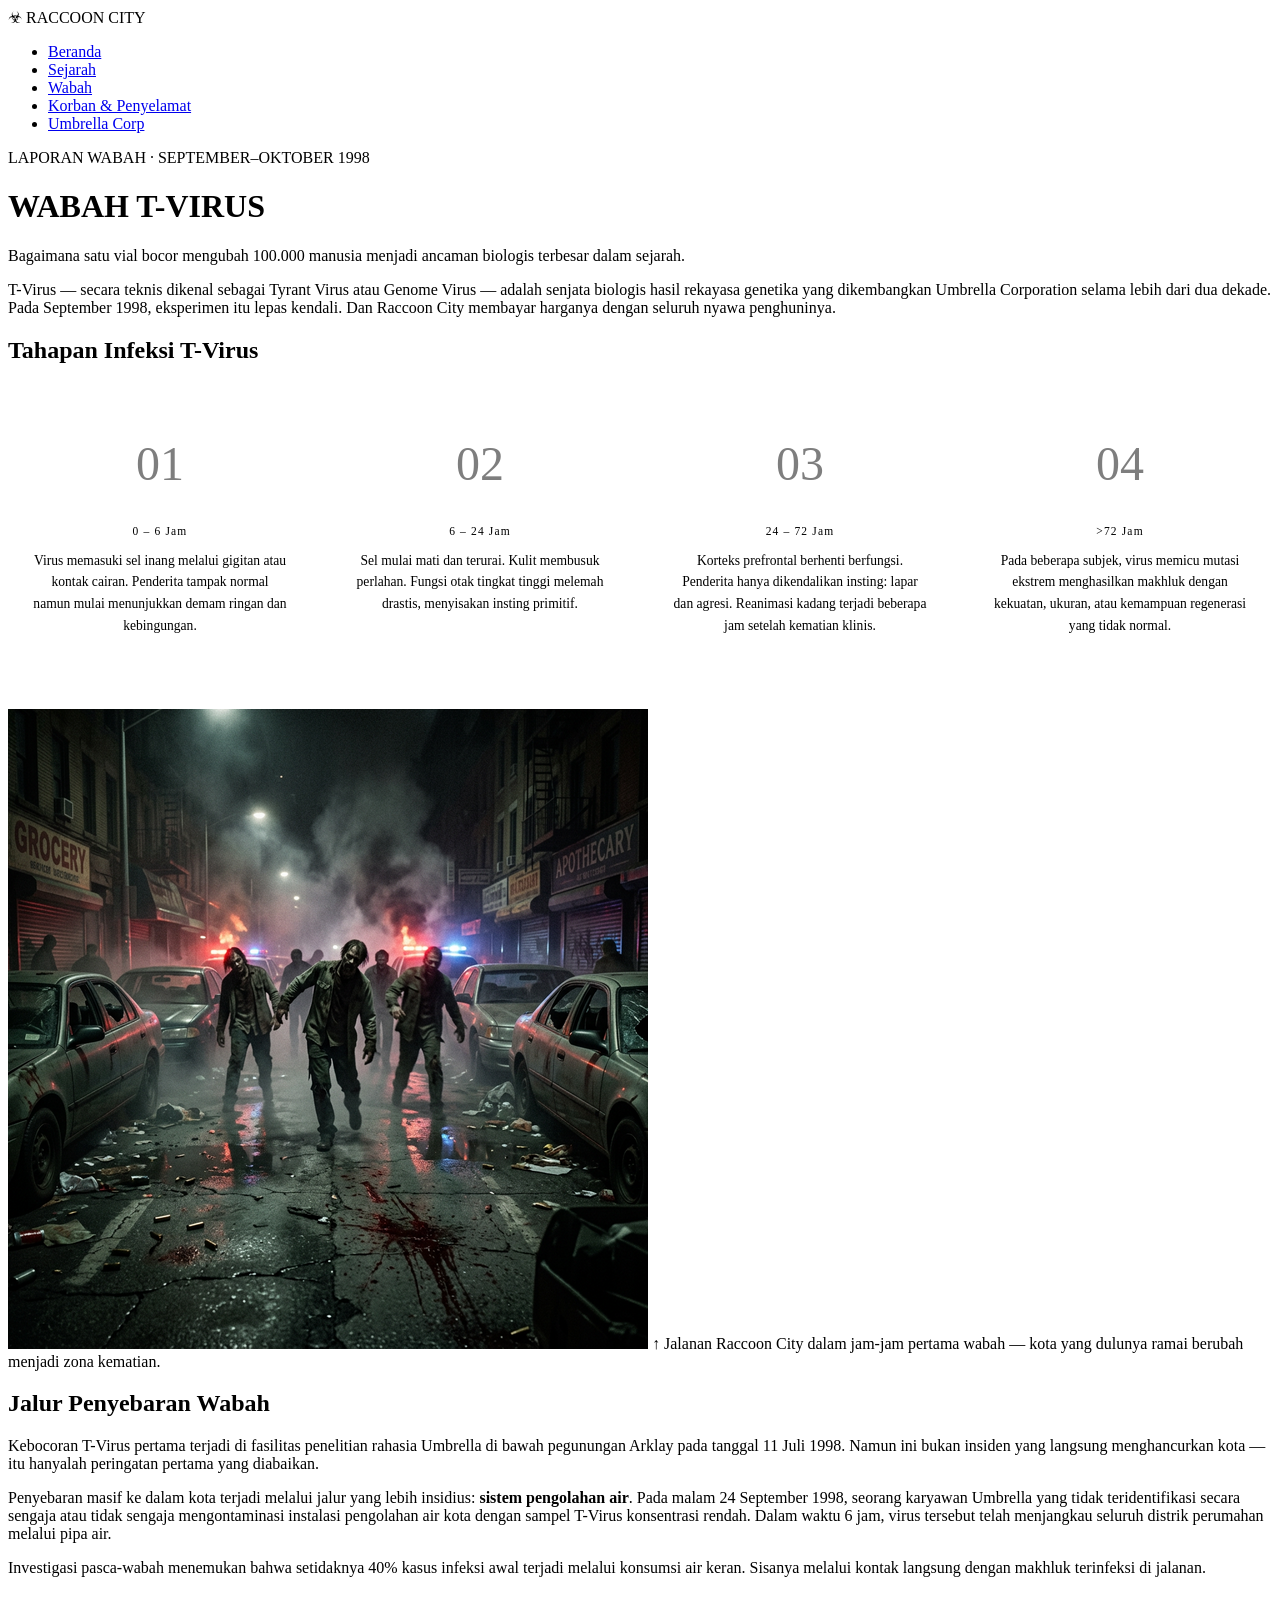
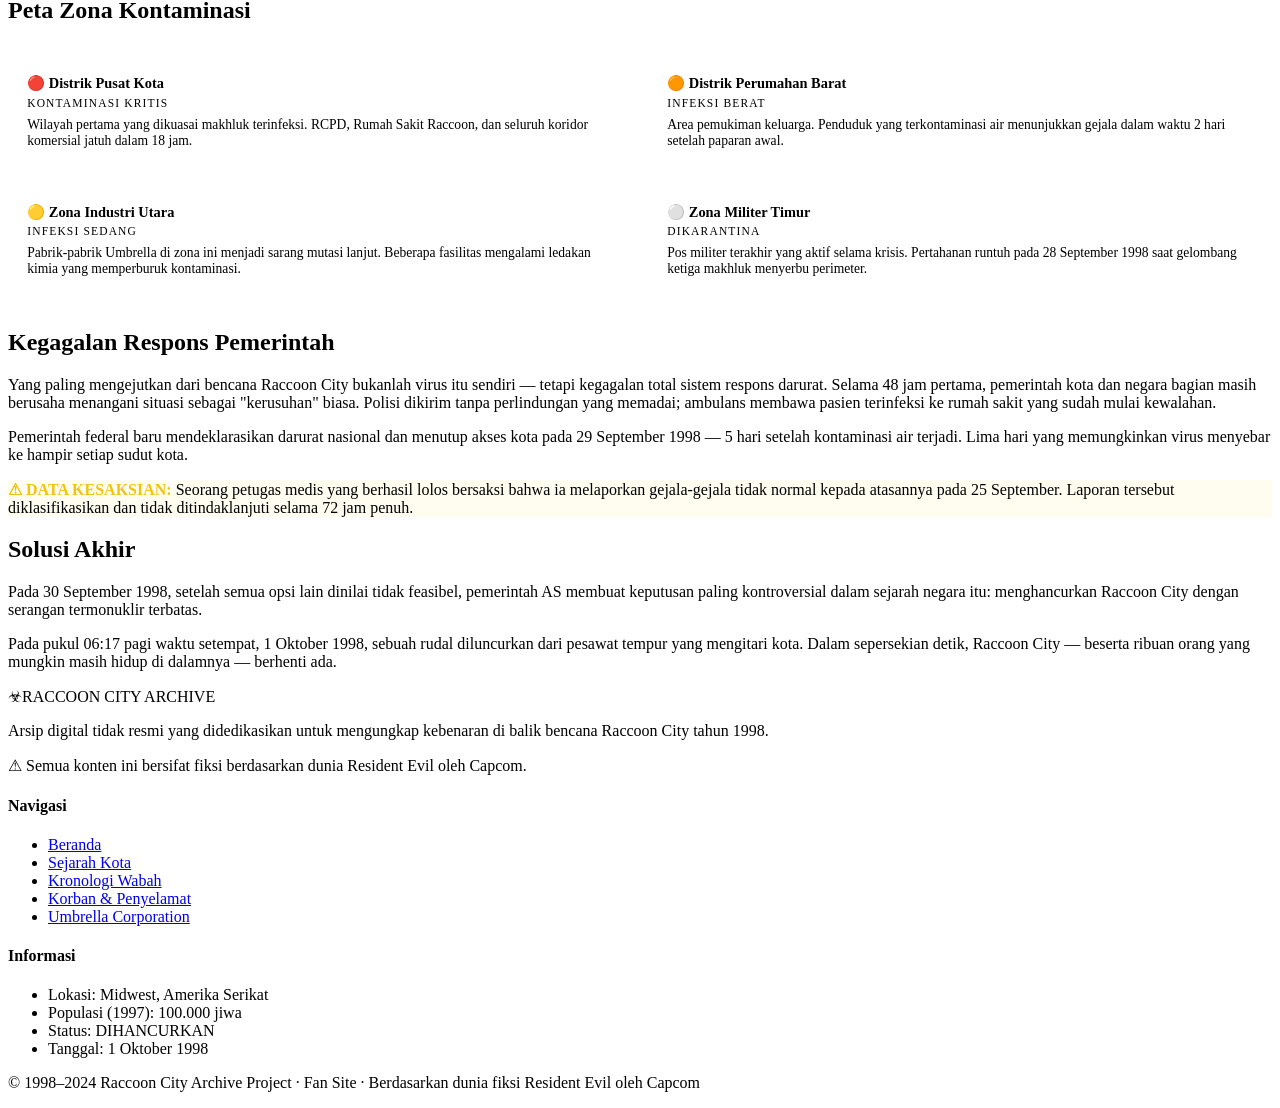
==== commit 3f1ae16b: "Update wabah.html" ====
--- a/pages/wabah.html
+++ b/pages/wabah.html
@@ -5,11 +5,11 @@
   <meta name="viewport" content="width=device-width, initial-scale=1.0" />
   <meta name="description" content="Kronologi lengkap wabah T-Virus di Raccoon City — bagaimana infeksi dimulai, menyebar, dan mengubah seluruh kota menjadi neraka." />
   <title>Wabah T-Virus — Raccoon City Archive</title>
-  <link rel="icon" type="image/png" href="../images/logo-sof7z.png" />
+  <link rel="icon" type="image/png" href="images/logo-sof7z.png" />
   <link rel="preconnect" href="https://fonts.googleapis.com" />
   <link rel="preconnect" href="https://fonts.gstatic.com" crossorigin />
   <link href="https://fonts.googleapis.com/css2?family=Bebas+Neue&family=Rajdhani:wght@400;500;600;700&family=Crimson+Pro:ital,wght@0,400;0,600;1,400&display=swap" rel="stylesheet" />
-  <link rel="stylesheet" href="../css/style.css" />
+  <link rel="stylesheet" href="css/style.css" />
   <style>
     .virus-stages { display: grid; grid-template-columns: repeat(auto-fit, minmax(220px, 1fr)); gap: 1rem; margin: 3rem 0; }
     .virus-stage { background: var(--dark-card); border: 1px solid var(--border-subtle); padding: 1.5rem; text-align: center; transition: var(--transition); }
@@ -191,6 +191,7 @@
     </div>
   </footer>
 
-  <script src="../js/main.js"></script>
+  <script src="js/main.js"></script>
 </body>
 </html>
+
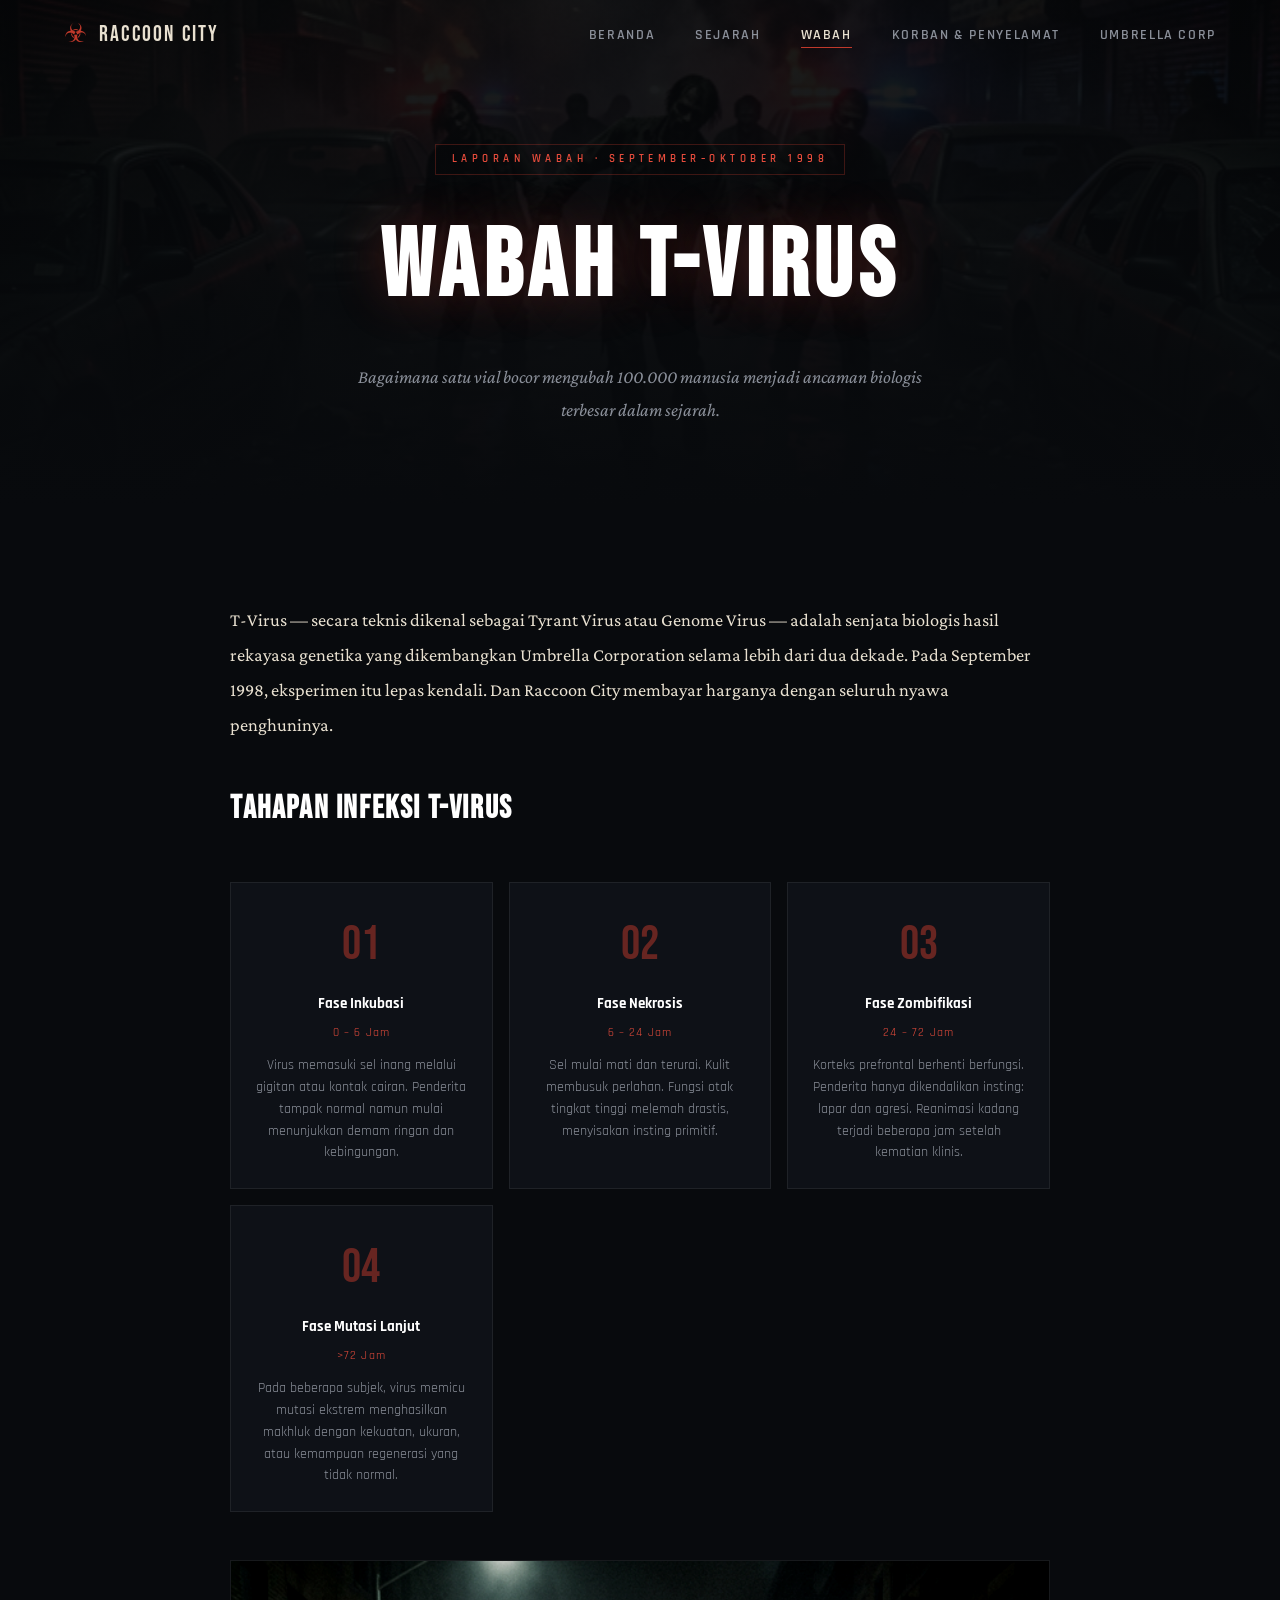
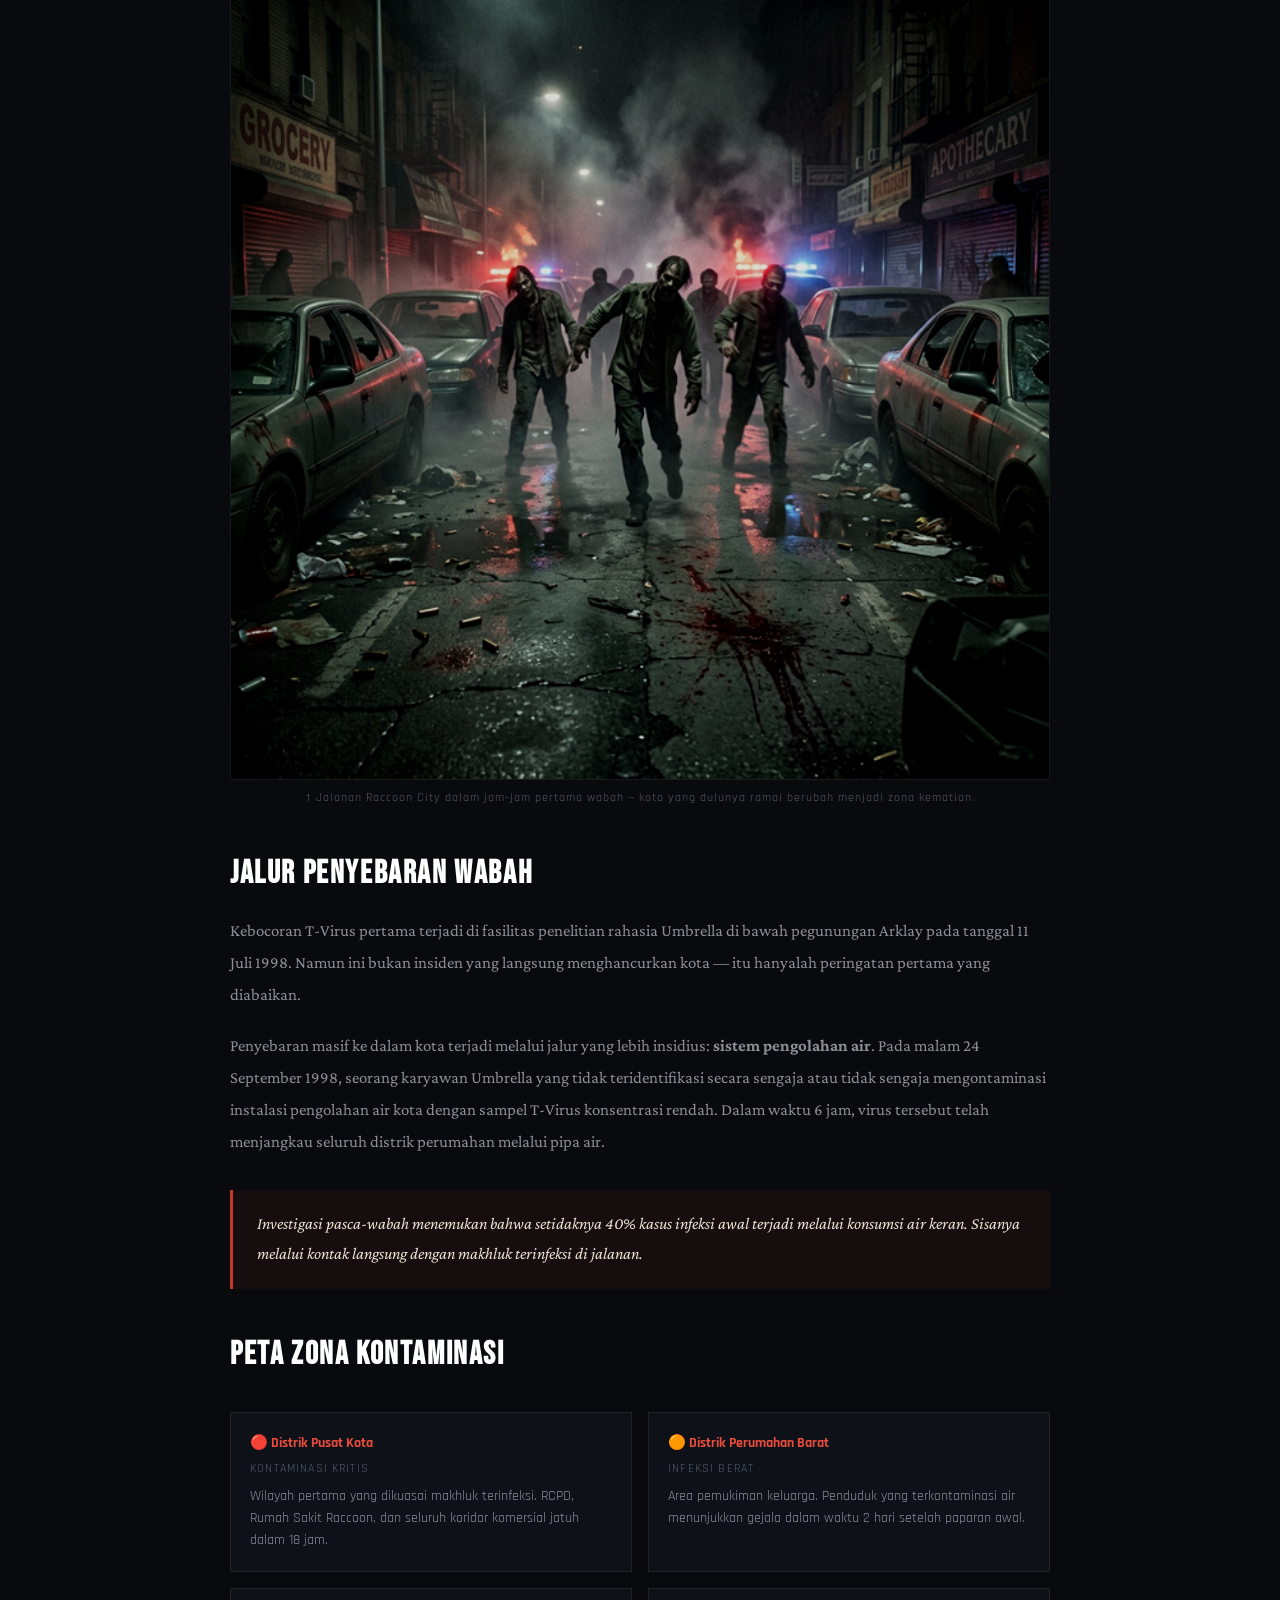
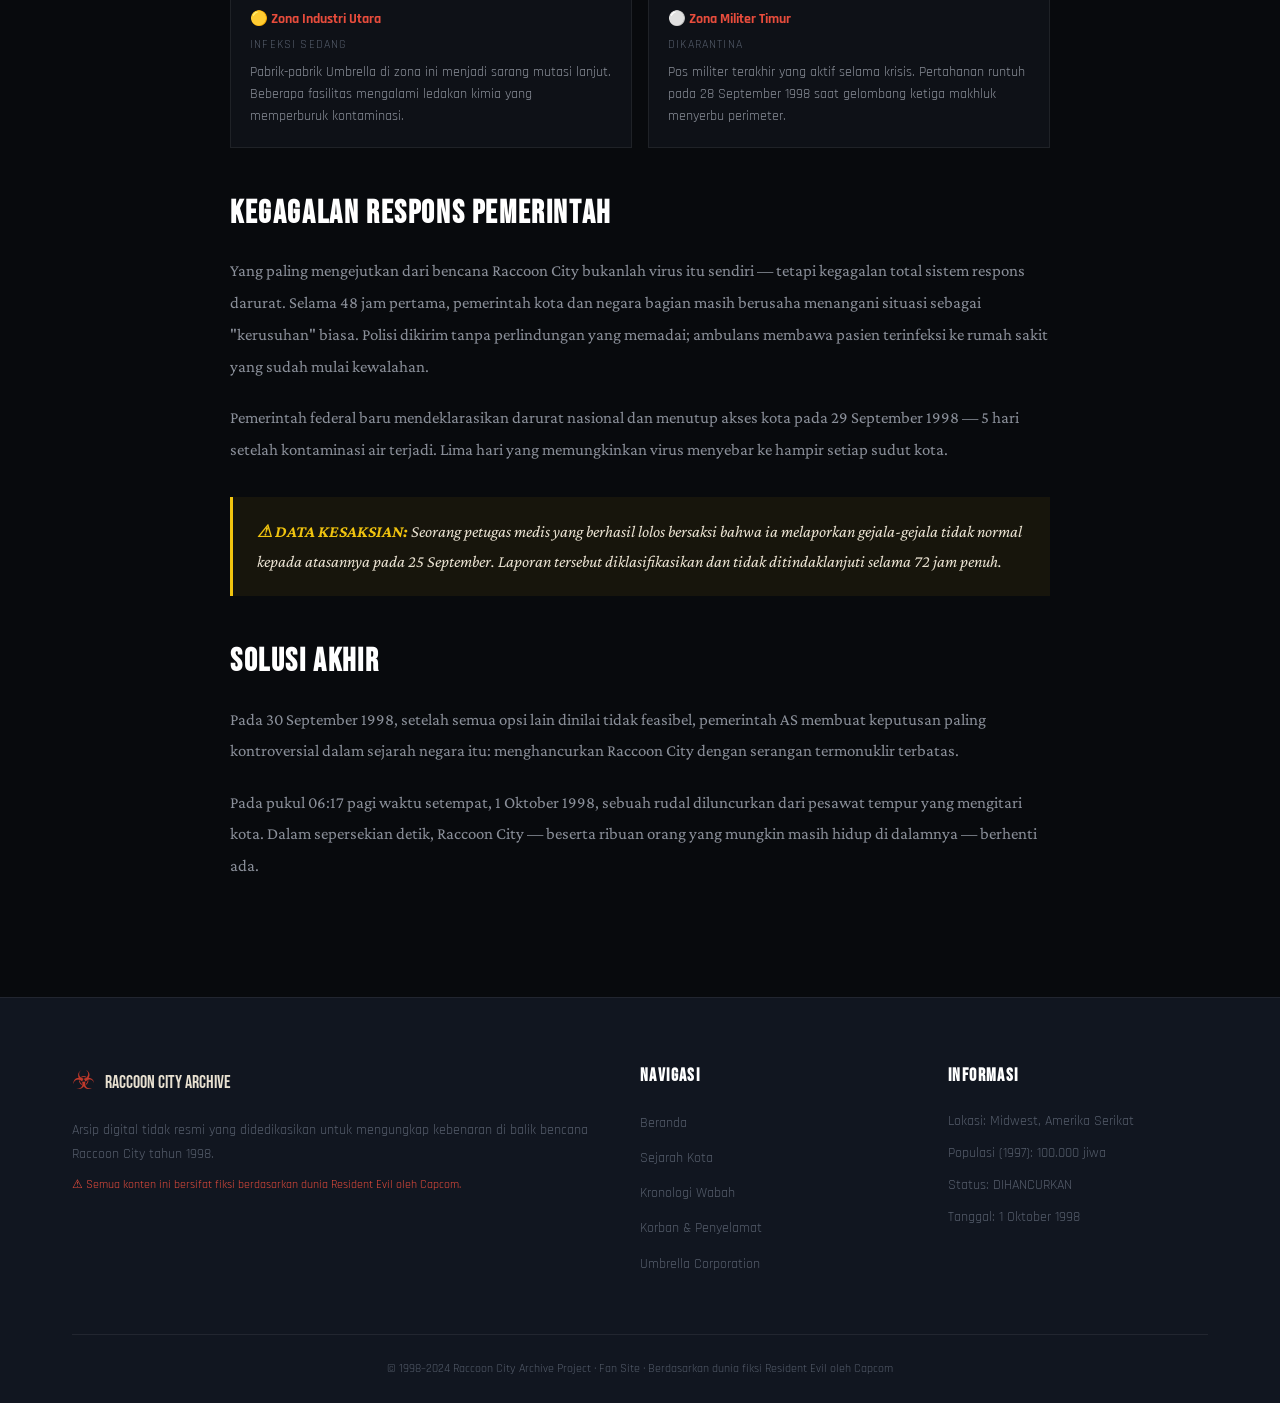
==== commit 4e203e89: "Update wabah.html" ====
--- a/pages/wabah.html
+++ b/pages/wabah.html
@@ -5,11 +5,11 @@
   <meta name="viewport" content="width=device-width, initial-scale=1.0" />
   <meta name="description" content="Kronologi lengkap wabah T-Virus di Raccoon City — bagaimana infeksi dimulai, menyebar, dan mengubah seluruh kota menjadi neraka." />
   <title>Wabah T-Virus — Raccoon City Archive</title>
-  <link rel="icon" type="image/png" href="images/logo-sof7z.png" />
+  <link rel="icon" type="image/png" href="../images/logo-sof7z.png" />
   <link rel="preconnect" href="https://fonts.googleapis.com" />
   <link rel="preconnect" href="https://fonts.gstatic.com" crossorigin />
   <link href="https://fonts.googleapis.com/css2?family=Bebas+Neue&family=Rajdhani:wght@400;500;600;700&family=Crimson+Pro:ital,wght@0,400;0,600;1,400&display=swap" rel="stylesheet" />
-  <link rel="stylesheet" href="css/style.css" />
+  <link rel="stylesheet" href="../css/style.css" />
   <style>
     .virus-stages { display: grid; grid-template-columns: repeat(auto-fit, minmax(220px, 1fr)); gap: 1rem; margin: 3rem 0; }
     .virus-stage { background: var(--dark-card); border: 1px solid var(--border-subtle); padding: 1.5rem; text-align: center; transition: var(--transition); }
@@ -191,7 +191,8 @@
     </div>
   </footer>
 
-  <script src="js/main.js"></script>
+  <script src="../js/main.js"></script>
 </body>
 </html>
 
+
--- a/css/style.css
+++ b/css/style.css
@@ -0,0 +1,1319 @@
+/* ===========================
+   RACCOON CITY — STYLE.CSS
+   Modern Dark Horror Theme
+   =========================== */
+
+/* RESET & BASE */
+*,
+*::before,
+*::after {
+  margin: 0;
+  padding: 0;
+  box-sizing: border-box;
+}
+
+:root {
+  --red: #c0392b;
+  --red-dark: #922b21;
+  --red-glow: #e74c3c;
+  --amber: #e67e22;
+  --dark-bg: #080a0d;
+  --dark-card: #0e1117;
+  --dark-2: #111620;
+  --dark-3: #181f2a;
+  --border: rgba(192, 57, 43, 0.3);
+  --border-subtle: rgba(255, 255, 255, 0.07);
+  --text-primary: #e8e0d0;
+  --text-secondary: #8a8f99;
+  --text-muted: #555d6b;
+  --font-title: "Bebas Neue", sans-serif;
+  --font-body: "Rajdhani", sans-serif;
+  --font-serif: "Crimson Pro", serif;
+  --transition: all 0.35s cubic-bezier(0.4, 0, 0.2, 1);
+  --shadow-red: 0 0 30px rgba(192, 57, 43, 0.25);
+}
+
+html {
+  scroll-behavior: smooth;
+  font-size: 16px;
+}
+
+body {
+  background-color: var(--dark-bg);
+  color: var(--text-primary);
+  font-family: var(--font-body);
+  overflow-x: hidden;
+  line-height: 1.6;
+}
+
+a {
+  text-decoration: none;
+  color: inherit;
+}
+ul {
+  list-style: none;
+}
+img {
+  max-width: 100%;
+  display: block;
+}
+
+/* SCROLLBAR */
+::-webkit-scrollbar {
+  width: 6px;
+}
+::-webkit-scrollbar-track {
+  background: var(--dark-bg);
+}
+::-webkit-scrollbar-thumb {
+  background: var(--red);
+  border-radius: 3px;
+}
+
+/* ===========================
+   PRELOADER
+   =========================== */
+#preloader {
+  position: fixed;
+  inset: 0;
+  background: var(--dark-bg);
+  z-index: 9999;
+  display: flex;
+  align-items: center;
+  justify-content: center;
+  transition:
+    opacity 0.6s ease,
+    visibility 0.6s ease;
+}
+#preloader.hidden {
+  opacity: 0;
+  visibility: hidden;
+}
+.preloader-inner {
+  text-align: center;
+}
+.biohazard-symbol {
+  font-size: 5rem;
+  color: var(--red);
+  display: block;
+  animation: spinPulse 2s ease-in-out infinite;
+  text-shadow: 0 0 30px rgba(192, 57, 43, 0.7);
+  margin-bottom: 1.5rem;
+}
+@keyframes spinPulse {
+  0%,
+  100% {
+    transform: rotate(0deg) scale(1);
+    opacity: 1;
+  }
+  50% {
+    transform: rotate(180deg) scale(1.1);
+    opacity: 0.7;
+  }
+}
+.preloader-text {
+  font-family: var(--font-title);
+  letter-spacing: 0.4em;
+  color: var(--text-secondary);
+  font-size: 0.75rem;
+  margin-bottom: 2rem;
+}
+.preloader-bar {
+  width: 200px;
+  height: 2px;
+  background: rgba(255, 255, 255, 0.1);
+  margin: 0 auto;
+  border-radius: 2px;
+  overflow: hidden;
+}
+.preloader-fill {
+  height: 100%;
+  width: 0%;
+  background: var(--red);
+  animation: fillBar 2s ease-in-out forwards;
+}
+@keyframes fillBar {
+  to {
+    width: 100%;
+  }
+}
+
+/* ===========================
+   NAVIGATION
+   =========================== */
+#navbar {
+  position: fixed;
+  top: 0;
+  left: 0;
+  right: 0;
+  z-index: 1000;
+  display: flex;
+  align-items: center;
+  justify-content: space-between;
+  padding: 0 5vw;
+  height: 70px;
+  background: transparent;
+  transition: var(--transition);
+}
+#navbar.scrolled {
+  background: rgba(8, 10, 13, 0.95);
+  backdrop-filter: blur(16px);
+  border-bottom: 1px solid var(--border);
+  box-shadow: 0 4px 30px rgba(0, 0, 0, 0.6);
+}
+.nav-logo {
+  display: flex;
+  align-items: center;
+  gap: 0.6rem;
+  font-family: var(--font-title);
+  font-size: 1.4rem;
+  letter-spacing: 0.1em;
+}
+.logo-symbol {
+  font-size: 1.6rem;
+  color: var(--red);
+  animation: pulse 3s ease-in-out infinite;
+}
+@keyframes pulse {
+  0%,
+  100% {
+    text-shadow: 0 0 8px rgba(192, 57, 43, 0.5);
+  }
+  50% {
+    text-shadow: 0 0 20px rgba(192, 57, 43, 0.9);
+  }
+}
+.nav-links {
+  display: flex;
+  align-items: center;
+  gap: 2.5rem;
+}
+.nav-links a {
+  font-family: var(--font-body);
+  font-weight: 600;
+  font-size: 0.85rem;
+  letter-spacing: 0.12em;
+  text-transform: uppercase;
+  color: var(--text-secondary);
+  transition: var(--transition);
+  position: relative;
+}
+.nav-links a::after {
+  content: "";
+  position: absolute;
+  bottom: -4px;
+  left: 0;
+  right: 0;
+  height: 1px;
+  background: var(--red);
+  transform: scaleX(0);
+  transition: var(--transition);
+}
+.nav-links a:hover,
+.nav-links a.active {
+  color: var(--text-primary);
+}
+.nav-links a:hover::after,
+.nav-links a.active::after {
+  transform: scaleX(1);
+}
+.nav-toggle {
+  display: none;
+  flex-direction: column;
+  gap: 5px;
+  cursor: pointer;
+  padding: 5px;
+}
+.nav-toggle span {
+  display: block;
+  width: 24px;
+  height: 2px;
+  background: var(--text-primary);
+  border-radius: 2px;
+  transition: var(--transition);
+}
+
+/* ===========================
+   HERO
+   =========================== */
+.hero {
+  position: relative;
+  height: 100vh;
+  min-height: 700px;
+  display: flex;
+  align-items: center;
+  justify-content: center;
+  overflow: hidden;
+  text-align: center;
+}
+.hero-bg {
+  position: absolute;
+  inset: 0;
+  background-image: url("../images/hero.png");
+  background-size: cover;
+  background-position: center;
+  transform: scale(1.05);
+  transition: transform 0.1s linear;
+}
+.hero-overlay {
+  position: absolute;
+  inset: 0;
+  background: linear-gradient(
+    135deg,
+    rgba(8, 10, 13, 0.85) 0%,
+    rgba(30, 5, 5, 0.7) 50%,
+    rgba(8, 10, 13, 0.9) 100%
+  );
+}
+.hero-particles {
+  position: absolute;
+  inset: 0;
+  pointer-events: none;
+}
+.hero-content {
+  position: relative;
+  z-index: 2;
+  max-width: 850px;
+  padding: 0 2rem;
+}
+.hero-tag {
+  display: inline-block;
+  font-size: 0.7rem;
+  letter-spacing: 0.4em;
+  text-transform: uppercase;
+  color: var(--red-glow);
+  border: 1px solid var(--border);
+  padding: 0.4rem 1.2rem;
+  margin-bottom: 1.5rem;
+  font-family: var(--font-body);
+  font-weight: 600;
+  animation: fadeDown 0.8s ease 0.5s both;
+}
+.hero-title {
+  font-family: var(--font-title);
+  font-size: clamp(5rem, 14vw, 12rem);
+  line-height: 0.9;
+  letter-spacing: 0.05em;
+  color: #fff;
+  text-shadow:
+    0 0 60px rgba(192, 57, 43, 0.4),
+    0 0 120px rgba(192, 57, 43, 0.2);
+  animation: fadeUp 0.8s ease 0.7s both;
+  margin-bottom: 0.3rem;
+}
+.hero-subtitle {
+  font-family: var(--font-serif);
+  font-style: italic;
+  font-size: clamp(1.1rem, 2.5vw, 1.5rem);
+  color: var(--red-glow);
+  letter-spacing: 0.1em;
+  margin-bottom: 1.5rem;
+  animation: fadeUp 0.8s ease 0.9s both;
+}
+.hero-desc {
+  font-family: var(--font-serif);
+  font-size: clamp(0.95rem, 1.5vw, 1.1rem);
+  color: var(--text-secondary);
+  max-width: 600px;
+  margin: 0 auto 2.5rem;
+  line-height: 1.8;
+  animation: fadeUp 0.8s ease 1.1s both;
+}
+.hero-actions {
+  display: flex;
+  gap: 1rem;
+  justify-content: center;
+  flex-wrap: wrap;
+  margin-bottom: 3rem;
+  animation: fadeUp 0.8s ease 1.3s both;
+}
+.btn-primary {
+  display: inline-flex;
+  align-items: center;
+  padding: 0.9rem 2.2rem;
+  background: var(--red);
+  color: #fff;
+  font-weight: 700;
+  font-size: 0.85rem;
+  letter-spacing: 0.15em;
+  text-transform: uppercase;
+  border: 2px solid var(--red);
+  transition: var(--transition);
+  font-family: var(--font-body);
+}
+.btn-primary:hover {
+  background: transparent;
+  color: var(--red);
+  box-shadow: var(--shadow-red);
+}
+.btn-secondary {
+  display: inline-flex;
+  align-items: center;
+  padding: 0.9rem 2.2rem;
+  background: transparent;
+  color: var(--text-primary);
+  font-weight: 700;
+  font-size: 0.85rem;
+  letter-spacing: 0.15em;
+  text-transform: uppercase;
+  border: 2px solid var(--border-subtle);
+  transition: var(--transition);
+  font-family: var(--font-body);
+}
+.btn-secondary:hover {
+  border-color: var(--red);
+  color: var(--red);
+  box-shadow: var(--shadow-red);
+}
+.hero-stats {
+  display: flex;
+  gap: 3rem;
+  justify-content: center;
+  flex-wrap: wrap;
+  animation: fadeUp 0.8s ease 1.5s both;
+}
+.stat-item {
+  text-align: center;
+}
+.stat-number {
+  display: block;
+  font-family: var(--font-title);
+  font-size: clamp(2rem, 5vw, 3rem);
+  color: var(--red-glow);
+  letter-spacing: 0.05em;
+  text-shadow: 0 0 20px rgba(231, 76, 60, 0.4);
+}
+.stat-label {
+  display: block;
+  font-size: 0.72rem;
+  letter-spacing: 0.2em;
+  text-transform: uppercase;
+  color: var(--text-muted);
+}
+.scroll-indicator {
+  position: absolute;
+  bottom: 2rem;
+  left: 50%;
+  transform: translateX(-50%);
+  display: flex;
+  flex-direction: column;
+  align-items: center;
+  gap: 0.5rem;
+  font-size: 0.6rem;
+  letter-spacing: 0.4em;
+  text-transform: uppercase;
+  color: var(--text-muted);
+  animation: float 2s ease-in-out infinite;
+}
+.scroll-line {
+  width: 1px;
+  height: 50px;
+  background: linear-gradient(to bottom, var(--text-muted), transparent);
+}
+@keyframes float {
+  0%,
+  100% {
+    transform: translateX(-50%) translateY(0);
+  }
+  50% {
+    transform: translateX(-50%) translateY(8px);
+  }
+}
+@keyframes fadeUp {
+  from {
+    opacity: 0;
+    transform: translateY(30px);
+  }
+  to {
+    opacity: 1;
+    transform: translateY(0);
+  }
+}
+@keyframes fadeDown {
+  from {
+    opacity: 0;
+    transform: translateY(-20px);
+  }
+  to {
+    opacity: 1;
+    transform: translateY(0);
+  }
+}
+
+/* ===========================
+   TICKER
+   =========================== */
+.ticker-wrap {
+  background: var(--red-dark);
+  overflow: hidden;
+  position: relative;
+  padding: 0.8rem 0;
+  border-top: 1px solid rgba(192, 57, 43, 0.5);
+  border-bottom: 1px solid rgba(192, 57, 43, 0.5);
+}
+.ticker {
+  display: inline-flex;
+  gap: 5rem;
+  white-space: nowrap;
+  animation: ticker 30s linear infinite;
+  font-size: 0.78rem;
+  font-weight: 700;
+  letter-spacing: 0.1em;
+  text-transform: uppercase;
+  color: rgba(255, 255, 255, 0.9);
+}
+@keyframes ticker {
+  from {
+    transform: translateX(0);
+  }
+  to {
+    transform: translateX(-50%);
+  }
+}
+
+/* ===========================
+   SECTIONS
+   =========================== */
+.section {
+  padding: 6rem 0;
+}
+.section-dark {
+  background: var(--dark-2);
+}
+.container {
+  max-width: 1200px;
+  margin: 0 auto;
+  padding: 0 2rem;
+}
+.section-header {
+  text-align: center;
+  margin-bottom: 4rem;
+}
+.section-tag {
+  display: inline-block;
+  font-size: 0.7rem;
+  letter-spacing: 0.4em;
+  text-transform: uppercase;
+  color: var(--red-glow);
+  border: 1px solid var(--border);
+  padding: 0.35rem 1rem;
+  margin-bottom: 1rem;
+  font-weight: 600;
+}
+.section-title {
+  font-family: var(--font-title);
+  font-size: clamp(2rem, 5vw, 3.5rem);
+  letter-spacing: 0.05em;
+  color: #fff;
+  line-height: 1;
+}
+
+/* OVERVIEW CARDS */
+.overview-grid {
+  display: grid;
+  grid-template-columns: repeat(auto-fit, minmax(280px, 1fr));
+  gap: 1.5rem;
+}
+.overview-card {
+  background: var(--dark-card);
+  border: 1px solid var(--border-subtle);
+  padding: 2.5rem;
+  transition: var(--transition);
+  position: relative;
+  overflow: hidden;
+}
+.overview-card::before {
+  content: "";
+  position: absolute;
+  top: 0;
+  left: 0;
+  right: 0;
+  height: 2px;
+  background: linear-gradient(90deg, transparent, var(--red), transparent);
+  transform: scaleX(0);
+  transition: var(--transition);
+}
+.overview-card:hover {
+  border-color: var(--border);
+  transform: translateY(-4px);
+}
+.overview-card:hover::before {
+  transform: scaleX(1);
+}
+.overview-card:hover {
+  box-shadow:
+    0 20px 40px rgba(0, 0, 0, 0.4),
+    var(--shadow-red);
+}
+.card-icon {
+  font-size: 2.5rem;
+  margin-bottom: 1.2rem;
+}
+.overview-card h3 {
+  font-family: var(--font-title);
+  font-size: 1.5rem;
+  letter-spacing: 0.05em;
+  color: #fff;
+  margin-bottom: 1rem;
+}
+.overview-card p {
+  color: var(--text-secondary);
+  line-height: 1.7;
+  font-size: 0.95rem;
+}
+
+/* ===========================
+   TIMELINE
+   =========================== */
+.timeline {
+  position: relative;
+  max-width: 900px;
+  margin: 0 auto;
+}
+.timeline::before {
+  content: "";
+  position: absolute;
+  left: 50%;
+  top: 0;
+  bottom: 0;
+  width: 1px;
+  background: linear-gradient(
+    to bottom,
+    transparent,
+    var(--border) 10%,
+    var(--border) 90%,
+    transparent
+  );
+  transform: translateX(-50%);
+}
+.timeline-item {
+  position: relative;
+  width: 47%;
+  padding: 1.5rem 0;
+}
+.timeline-item.left {
+  margin-right: auto;
+  padding-right: 3rem;
+}
+.timeline-item.right {
+  margin-left: auto;
+  padding-left: 3rem;
+  text-align: left;
+}
+.timeline-dot {
+  position: absolute;
+  top: 2rem;
+  width: 14px;
+  height: 14px;
+  background: var(--red);
+  border-radius: 50%;
+  border: 2px solid var(--dark-2);
+  box-shadow: 0 0 15px rgba(192, 57, 43, 0.6);
+}
+.timeline-item.left .timeline-dot {
+  right: -7px;
+}
+.timeline-item.right .timeline-dot {
+  left: -7px;
+}
+.timeline-dot.red {
+  background: var(--red-glow);
+  box-shadow: 0 0 25px rgba(231, 76, 60, 0.9);
+  animation: pulseDot 1.5s ease-in-out infinite;
+}
+@keyframes pulseDot {
+  0%,
+  100% {
+    box-shadow: 0 0 10px rgba(231, 76, 60, 0.6);
+  }
+  50% {
+    box-shadow: 0 0 30px rgba(231, 76, 60, 1);
+  }
+}
+.timeline-content {
+  background: var(--dark-card);
+  border: 1px solid var(--border-subtle);
+  padding: 1.5rem;
+  transition: var(--transition);
+}
+.timeline-content:hover {
+  border-color: var(--border);
+}
+.timeline-content.highlight {
+  border-color: var(--red);
+  background: rgba(192, 57, 43, 0.08);
+  box-shadow: 0 0 30px rgba(192, 57, 43, 0.2);
+}
+.timeline-date {
+  display: block;
+  font-size: 0.72rem;
+  letter-spacing: 0.15em;
+  text-transform: uppercase;
+  color: var(--red-glow);
+  margin-bottom: 0.5rem;
+  font-weight: 700;
+}
+.timeline-content h3 {
+  font-family: var(--font-title);
+  font-size: 1.3rem;
+  letter-spacing: 0.04em;
+  color: #fff;
+  margin-bottom: 0.7rem;
+}
+.timeline-content p {
+  color: var(--text-secondary);
+  font-size: 0.9rem;
+  line-height: 1.7;
+}
+
+/* ===========================
+   FEATURE CARDS
+   =========================== */
+.features-grid {
+  display: grid;
+  grid-template-columns: repeat(2, 1fr);
+  gap: 1.5rem;
+}
+.feature-card {
+  position: relative;
+  overflow: hidden;
+  height: 380px;
+  background-size: cover;
+  background-position: center;
+  display: flex;
+  align-items: flex-end;
+  cursor: pointer;
+  transition: var(--transition);
+}
+.feature-card:hover {
+  transform: scale(1.02);
+}
+.feature-overlay {
+  position: absolute;
+  inset: 0;
+  background: linear-gradient(
+    to top,
+    rgba(8, 10, 13, 0.95) 30%,
+    rgba(8, 10, 13, 0.2) 100%
+  );
+  transition: var(--transition);
+}
+.feature-card:hover .feature-overlay {
+  background: linear-gradient(
+    to top,
+    rgba(30, 5, 5, 0.98) 40%,
+    rgba(30, 5, 5, 0.3) 100%
+  );
+}
+.feature-content {
+  position: relative;
+  z-index: 1;
+  padding: 2rem;
+}
+.feature-tag {
+  display: inline-block;
+  font-size: 0.65rem;
+  letter-spacing: 0.3em;
+  text-transform: uppercase;
+  color: var(--red-glow);
+  border: 1px solid var(--border);
+  padding: 0.25rem 0.7rem;
+  margin-bottom: 0.8rem;
+  font-weight: 700;
+}
+.feature-content h3 {
+  font-family: var(--font-title);
+  font-size: 1.6rem;
+  letter-spacing: 0.04em;
+  color: #fff;
+  margin-bottom: 0.5rem;
+}
+.feature-content p {
+  color: var(--text-secondary);
+  font-size: 0.88rem;
+  line-height: 1.6;
+  margin-bottom: 1rem;
+}
+.feature-link {
+  display: inline-flex;
+  align-items: center;
+  font-size: 0.78rem;
+  letter-spacing: 0.15em;
+  text-transform: uppercase;
+  color: var(--red-glow);
+  font-weight: 700;
+  transition: var(--transition);
+}
+.feature-card:hover .feature-link {
+  gap: 0.5rem;
+  letter-spacing: 0.2em;
+}
+
+/* ===========================
+   QUOTE SECTION
+   =========================== */
+.quote-section {
+  position: relative;
+  overflow: hidden;
+  padding: 8rem 2rem;
+  text-align: center;
+}
+.quote-bg {
+  position: absolute;
+  inset: 0;
+  background-image: url("../images/hero.png");
+  background-size: cover;
+  background-position: center;
+  filter: blur(4px) brightness(0.25);
+}
+.quote-content {
+  position: relative;
+  z-index: 1;
+  max-width: 750px;
+  margin: 0 auto;
+}
+.quote-symbol {
+  font-family: var(--font-serif);
+  font-size: 8rem;
+  line-height: 1;
+  color: var(--red);
+  opacity: 0.6;
+  margin-bottom: -2rem;
+}
+blockquote {
+  font-family: var(--font-serif);
+  font-style: italic;
+  font-size: clamp(1.1rem, 2vw, 1.4rem);
+  color: var(--text-primary);
+  line-height: 1.9;
+  margin-bottom: 1.5rem;
+}
+cite {
+  font-size: 0.8rem;
+  letter-spacing: 0.15em;
+  text-transform: uppercase;
+  color: var(--red-glow);
+  font-style: normal;
+  font-weight: 600;
+}
+
+/* ===========================
+   DOCUMENTS
+   =========================== */
+.docs-grid {
+  display: grid;
+  grid-template-columns: repeat(auto-fit, minmax(300px, 1fr));
+  gap: 1.5rem;
+}
+.doc-card {
+  background: var(--dark-card);
+  border: 1px solid var(--border-subtle);
+  padding: 2rem;
+  transition: var(--transition);
+  position: relative;
+  background-image: repeating-linear-gradient(
+    0deg,
+    transparent,
+    transparent 24px,
+    rgba(255, 255, 255, 0.015) 24px,
+    rgba(255, 255, 255, 0.015) 25px
+  );
+}
+.doc-card:hover {
+  border-color: var(--border);
+  transform: translateY(-3px);
+}
+.doc-header {
+  display: flex;
+  justify-content: space-between;
+  align-items: center;
+  margin-bottom: 1.2rem;
+}
+.doc-stamp {
+  font-size: 0.62rem;
+  letter-spacing: 0.15em;
+  text-transform: uppercase;
+  font-weight: 700;
+  padding: 0.3rem 0.7rem;
+  border: 1px solid;
+}
+.doc-stamp.classified {
+  color: var(--red);
+  border-color: var(--red);
+}
+.doc-stamp.top-secret {
+  color: #e67e22;
+  border-color: #e67e22;
+}
+.doc-stamp.warning {
+  color: #f1c40f;
+  border-color: #f1c40f;
+}
+.doc-id {
+  font-size: 0.7rem;
+  color: var(--text-muted);
+  font-family: monospace;
+}
+.doc-card h4 {
+  font-family: var(--font-body);
+  font-size: 1rem;
+  font-weight: 700;
+  color: #fff;
+  margin-bottom: 0.4rem;
+}
+.doc-date {
+  font-size: 0.72rem;
+  color: var(--text-muted);
+  margin-bottom: 0.8rem;
+}
+.doc-card p {
+  font-size: 0.88rem;
+  color: var(--text-secondary);
+  line-height: 1.7;
+  margin-bottom: 1.2rem;
+}
+.doc-readmore {
+  font-size: 0.72rem;
+  letter-spacing: 0.15em;
+  text-transform: uppercase;
+  color: var(--red-glow);
+  font-weight: 700;
+  cursor: pointer;
+  transition: var(--transition);
+}
+.doc-card:hover .doc-readmore {
+  letter-spacing: 0.2em;
+}
+
+/* ===========================
+   MEMORIAL
+   =========================== */
+.memorial-section {
+  background: linear-gradient(
+    135deg,
+    var(--dark-2) 0%,
+    rgba(50, 5, 5, 0.3) 50%,
+    var(--dark-2) 100%
+  );
+  padding: 6rem 2rem;
+  text-align: center;
+  border-top: 1px solid var(--border);
+  border-bottom: 1px solid var(--border);
+}
+.memorial-content {
+  max-width: 600px;
+  margin: 0 auto;
+}
+.memorial-icon {
+  font-size: 2rem;
+  color: var(--red-glow);
+  margin-bottom: 1.5rem;
+  animation: pulse 3s ease-in-out infinite;
+}
+.memorial-content h2 {
+  font-family: var(--font-title);
+  font-size: 3rem;
+  letter-spacing: 0.1em;
+  color: #fff;
+  margin-bottom: 1.2rem;
+}
+.memorial-content p {
+  font-family: var(--font-serif);
+  font-size: 1.1rem;
+  color: var(--text-secondary);
+  line-height: 1.9;
+  margin-bottom: 0.8rem;
+}
+.memorial-coords {
+  font-family: monospace;
+  font-size: 0.78rem !important;
+  color: var(--text-muted) !important;
+  letter-spacing: 0.1em;
+}
+
+/* ===========================
+   FOOTER
+   =========================== */
+.footer {
+  background: var(--dark-2);
+  border-top: 1px solid var(--border-subtle);
+  padding: 4rem 0 1.5rem;
+}
+.footer-grid {
+  display: grid;
+  grid-template-columns: 2fr 1fr 1fr;
+  gap: 3rem;
+  margin-bottom: 3rem;
+}
+.footer-logo {
+  display: flex;
+  align-items: center;
+  gap: 0.6rem;
+  font-family: var(--font-title);
+  font-size: 1.1rem;
+  margin-bottom: 1rem;
+}
+.footer-brand p {
+  color: var(--text-muted);
+  font-size: 0.88rem;
+  line-height: 1.7;
+  margin-bottom: 0.5rem;
+}
+.footer-disclaimer {
+  font-size: 0.75rem !important;
+  color: var(--red-glow) !important;
+}
+.footer-nav h4,
+.footer-info h4 {
+  font-family: var(--font-title);
+  font-size: 1.1rem;
+  letter-spacing: 0.08em;
+  color: #fff;
+  margin-bottom: 1.2rem;
+}
+.footer-nav ul li,
+.footer-info ul li {
+  margin-bottom: 0.6rem;
+}
+.footer-nav ul li a {
+  color: var(--text-muted);
+  font-size: 0.88rem;
+  transition: var(--transition);
+}
+.footer-nav ul li a:hover {
+  color: var(--red-glow);
+  padding-left: 6px;
+}
+.footer-info ul li {
+  color: var(--text-muted);
+  font-size: 0.88rem;
+}
+.footer-bottom {
+  text-align: center;
+  padding-top: 1.5rem;
+  border-top: 1px solid var(--border-subtle);
+  color: var(--text-muted);
+  font-size: 0.78rem;
+}
+
+/* ===========================
+   PAGE HEADER (Sub-pages)
+   =========================== */
+.page-header {
+  position: relative;
+  padding: 9rem 2rem 5rem;
+  text-align: center;
+  overflow: hidden;
+}
+.page-header-bg {
+  position: absolute;
+  inset: 0;
+  background-size: cover;
+  background-position: center;
+  filter: brightness(0.2);
+}
+.page-header-overlay {
+  position: absolute;
+  inset: 0;
+  background: linear-gradient(
+    to bottom,
+    rgba(8, 10, 13, 0.5) 0%,
+    var(--dark-bg) 100%
+  );
+}
+.page-header-content {
+  position: relative;
+  z-index: 1;
+}
+.page-header-tag {
+  display: inline-block;
+  font-size: 0.7rem;
+  letter-spacing: 0.4em;
+  text-transform: uppercase;
+  color: var(--red-glow);
+  border: 1px solid var(--border);
+  padding: 0.35rem 1rem;
+  margin-bottom: 1rem;
+  font-weight: 600;
+}
+.page-header h1 {
+  font-family: var(--font-title);
+  font-size: clamp(3rem, 8vw, 6rem);
+  letter-spacing: 0.06em;
+  color: #fff;
+  text-shadow: 0 0 50px rgba(192, 57, 43, 0.3);
+  margin-bottom: 1rem;
+}
+.page-header p {
+  font-family: var(--font-serif);
+  font-style: italic;
+  font-size: 1.15rem;
+  color: var(--text-secondary);
+  max-width: 600px;
+  margin: 0 auto;
+  line-height: 1.8;
+}
+
+/* PROSE CONTENT */
+.prose {
+  max-width: 820px;
+  margin: 0 auto;
+}
+.prose h2 {
+  font-family: var(--font-title);
+  font-size: 2rem;
+  letter-spacing: 0.05em;
+  color: #fff;
+  margin: 2.5rem 0 1rem;
+}
+.prose h3 {
+  font-family: var(--font-body);
+  font-size: 1.15rem;
+  font-weight: 700;
+  color: var(--text-primary);
+  margin: 2rem 0 0.7rem;
+}
+.prose p {
+  font-family: var(--font-serif);
+  font-size: 1.05rem;
+  color: var(--text-secondary);
+  line-height: 1.9;
+  margin-bottom: 1.2rem;
+}
+.prose .lead {
+  font-size: 1.15rem;
+  color: var(--text-primary);
+  line-height: 1.9;
+}
+.prose .callout {
+  border-left: 3px solid var(--red);
+  padding: 1.2rem 1.5rem;
+  background: rgba(192, 57, 43, 0.08);
+  margin: 2rem 0;
+  font-family: var(--font-serif);
+  font-style: italic;
+  color: var(--text-primary);
+  font-size: 1.05rem;
+  line-height: 1.8;
+}
+.prose img {
+  width: 100%;
+  border: 1px solid var(--border-subtle);
+  margin: 2rem 0;
+  filter: brightness(0.85) contrast(1.05);
+}
+.prose .img-caption {
+  display: block;
+  text-align: center;
+  font-size: 0.78rem;
+  color: var(--text-muted);
+  letter-spacing: 0.08em;
+  margin-top: -1.5rem;
+  margin-bottom: 2rem;
+}
+.prose hr {
+  border: none;
+  border-top: 1px solid var(--border-subtle);
+  margin: 3rem 0;
+}
+
+/* INFO BOX */
+.info-box {
+  background: var(--dark-card);
+  border: 1px solid var(--border-subtle);
+  padding: 2rem;
+  margin: 3rem auto;
+  max-width: 820px;
+}
+.info-box h4 {
+  font-family: var(--font-title);
+  font-size: 1.2rem;
+  letter-spacing: 0.06em;
+  color: var(--red-glow);
+  margin-bottom: 1rem;
+}
+.info-table {
+  width: 100%;
+  border-collapse: collapse;
+}
+.info-table tr {
+  border-bottom: 1px solid var(--border-subtle);
+}
+.info-table tr:last-child {
+  border-bottom: none;
+}
+.info-table td {
+  padding: 0.6rem 0;
+  font-size: 0.9rem;
+  color: var(--text-secondary);
+}
+.info-table td:first-child {
+  color: var(--text-muted);
+  width: 40%;
+  font-size: 0.78rem;
+  letter-spacing: 0.1em;
+  text-transform: uppercase;
+}
+
+/* PROFILE CARDS */
+.profile-grid {
+  display: grid;
+  grid-template-columns: repeat(auto-fit, minmax(280px, 1fr));
+  gap: 1.5rem;
+}
+.profile-card {
+  background: var(--dark-card);
+  border: 1px solid var(--border-subtle);
+  padding: 2rem;
+  text-align: center;
+  transition: var(--transition);
+}
+.profile-card:hover {
+  border-color: var(--border);
+  transform: translateY(-4px);
+}
+.profile-avatar {
+  width: 80px;
+  height: 80px;
+  border-radius: 50%;
+  margin: 0 auto 1.2rem;
+  display: flex;
+  align-items: center;
+  justify-content: center;
+  font-size: 2.5rem;
+  background: rgba(192, 57, 43, 0.15);
+  border: 2px solid var(--border);
+}
+.profile-card h3 {
+  font-family: var(--font-title);
+  font-size: 1.4rem;
+  letter-spacing: 0.04em;
+  color: #fff;
+  margin-bottom: 0.3rem;
+}
+.profile-role {
+  display: inline-block;
+  font-size: 0.68rem;
+  letter-spacing: 0.2em;
+  text-transform: uppercase;
+  color: var(--red-glow);
+  margin-bottom: 1rem;
+  font-weight: 700;
+}
+.profile-status-alive {
+  color: #2ecc71 !important;
+}
+.profile-status-dead {
+  color: var(--red-glow) !important;
+}
+.profile-card p {
+  color: var(--text-secondary);
+  font-size: 0.88rem;
+  line-height: 1.7;
+}
+
+/* ===========================
+   ANIMATIONS (AOS-like)
+   =========================== */
+[data-aos] {
+  opacity: 0;
+  transform: translateY(30px);
+  transition:
+    opacity 0.7s ease,
+    transform 0.7s ease;
+}
+[data-aos].animated {
+  opacity: 1;
+  transform: translateY(0);
+}
+[data-aos][data-aos-delay="100"] {
+  transition-delay: 0.1s;
+}
+[data-aos][data-aos-delay="150"] {
+  transition-delay: 0.15s;
+}
+[data-aos][data-aos-delay="200"] {
+  transition-delay: 0.2s;
+}
+[data-aos][data-aos-delay="300"] {
+  transition-delay: 0.3s;
+}
+[data-aos="fade-right"] {
+  transform: translateX(-30px);
+}
+[data-aos="fade-right"].animated {
+  transform: translateX(0);
+}
+[data-aos="fade-left"] {
+  transform: translateX(30px);
+}
+[data-aos="fade-left"].animated {
+  transform: translateX(0);
+}
+
+/* ===========================
+   RESPONSIVE
+   =========================== */
+@media (max-width: 900px) {
+  .features-grid {
+    grid-template-columns: 1fr;
+  }
+  .feature-card {
+    height: 300px;
+  }
+  .footer-grid {
+    grid-template-columns: 1fr 1fr;
+  }
+  .footer-brand {
+    grid-column: 1 / -1;
+  }
+  .timeline::before {
+    left: 20px;
+  }
+  .timeline-item {
+    width: 100%;
+    padding-left: 55px;
+    padding-right: 0;
+  }
+  .timeline-item.right {
+    text-align: left;
+  }
+  .timeline-item.left .timeline-dot,
+  .timeline-item.right .timeline-dot {
+    left: 13px;
+    right: auto;
+  }
+}
+@media (max-width: 680px) {
+  .nav-links {
+    display: none;
+    flex-direction: column;
+    position: fixed;
+    inset: 0;
+    top: 70px;
+    background: rgba(8, 10, 13, 0.98);
+    align-items: center;
+    justify-content: center;
+    gap: 2.5rem;
+    backdrop-filter: blur(20px);
+  }
+  .nav-links.open {
+    display: flex;
+  }
+  .nav-links a {
+    font-size: 1.1rem;
+  }
+  .nav-toggle {
+    display: flex;
+  }
+  .footer-grid {
+    grid-template-columns: 1fr;
+    gap: 2rem;
+  }
+  .hero-stats {
+    gap: 1.5rem;
+  }
+  .timeline-item {
+    padding-left: 45px;
+  }
+}
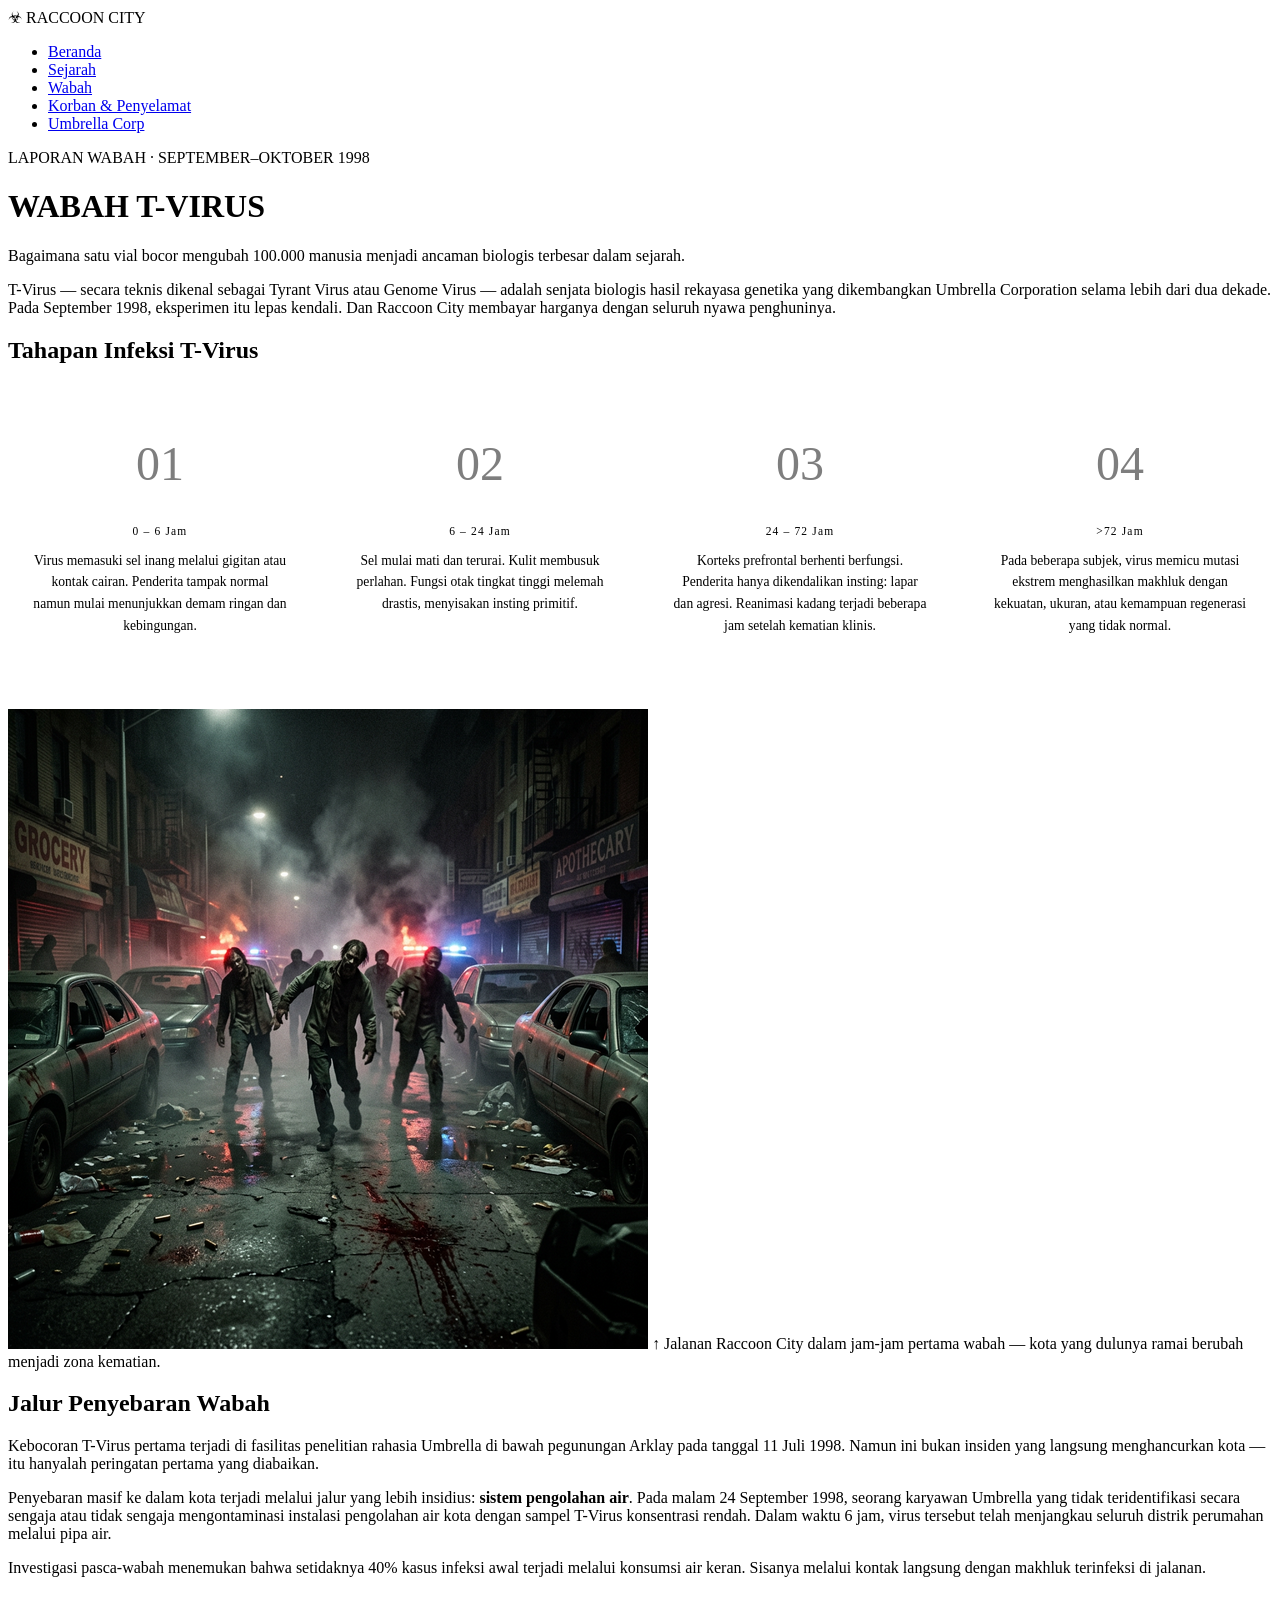
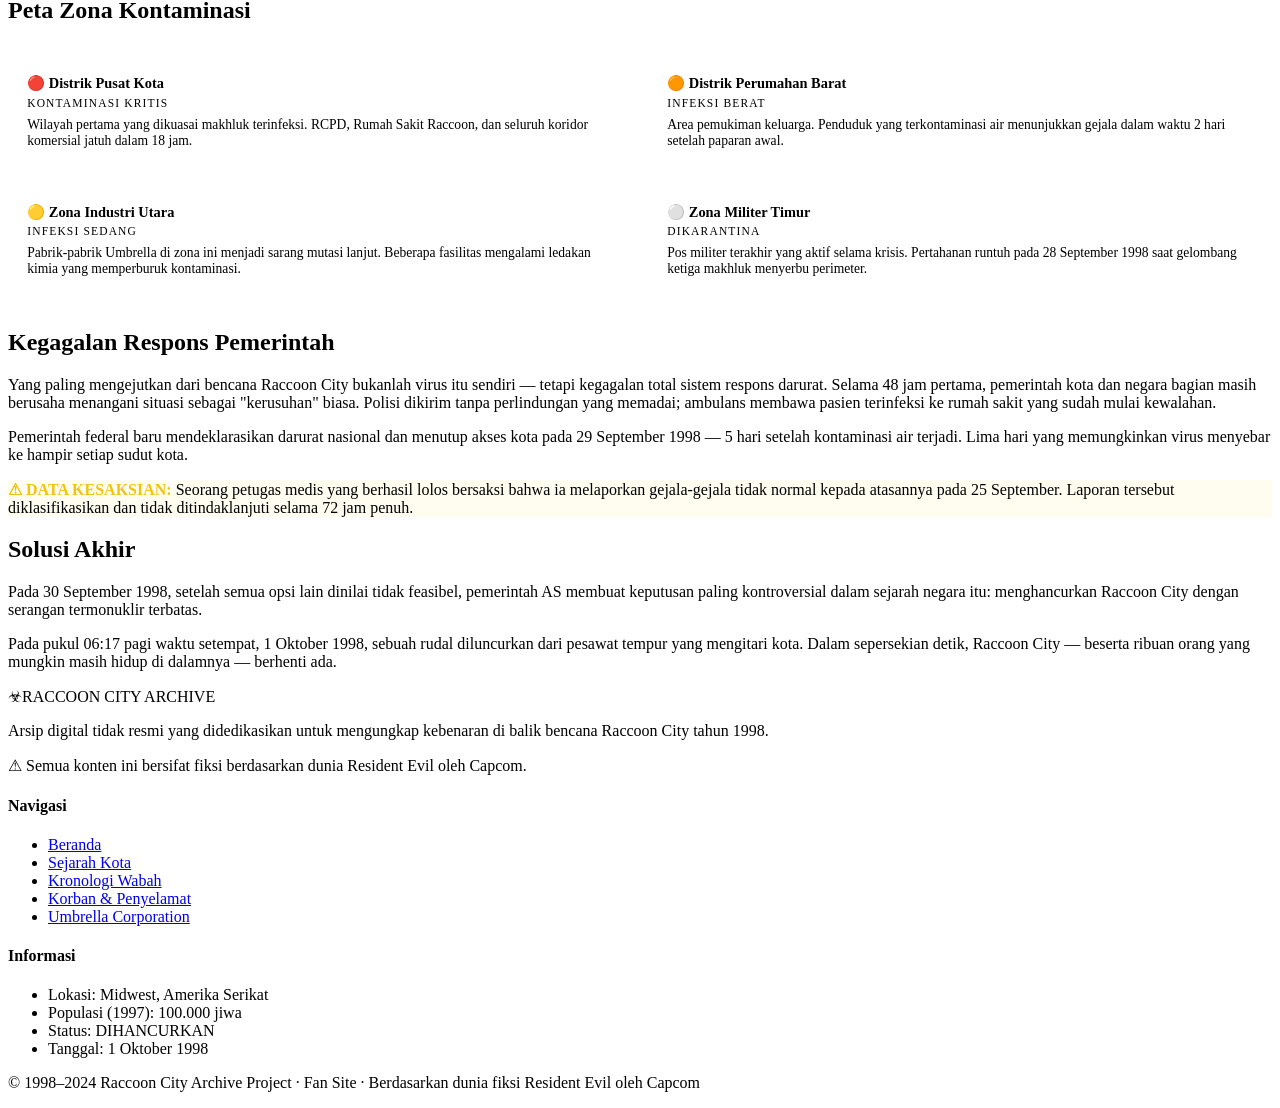
==== commit cf40867a: "Update wabah.html" ====
--- a/pages/wabah.html
+++ b/pages/wabah.html
@@ -9,7 +9,7 @@
   <link rel="preconnect" href="https://fonts.googleapis.com" />
   <link rel="preconnect" href="https://fonts.gstatic.com" crossorigin />
   <link href="https://fonts.googleapis.com/css2?family=Bebas+Neue&family=Rajdhani:wght@400;500;600;700&family=Crimson+Pro:ital,wght@0,400;0,600;1,400&display=swap" rel="stylesheet" />
-  <link rel="stylesheet" href="../css/style.css" />
+  <link rel="stylesheet" href="css/style.css" />
   <style>
     .virus-stages { display: grid; grid-template-columns: repeat(auto-fit, minmax(220px, 1fr)); gap: 1rem; margin: 3rem 0; }
     .virus-stage { background: var(--dark-card); border: 1px solid var(--border-subtle); padding: 1.5rem; text-align: center; transition: var(--transition); }
@@ -195,4 +195,3 @@
 </body>
 </html>
 
-
